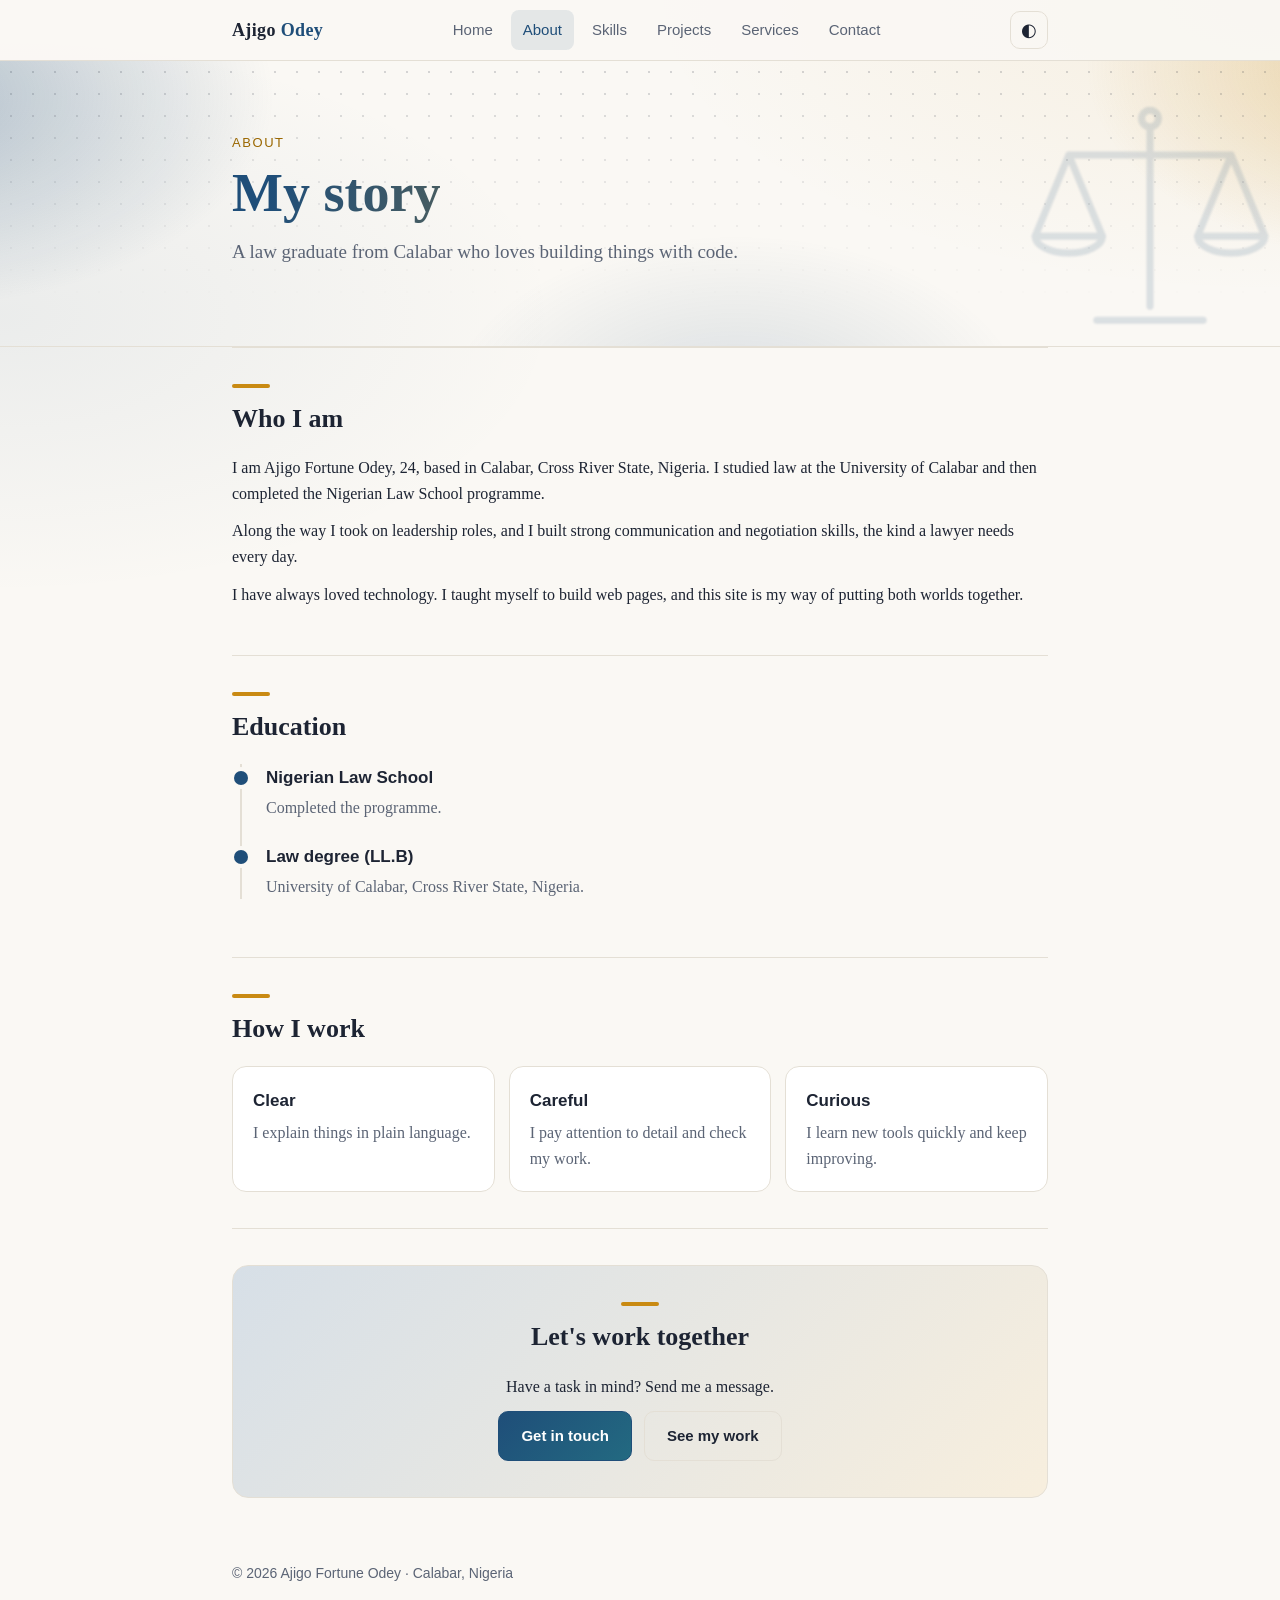
==== about.html @ 54591969 "Add files via upload" ====
<!doctype html>
<html lang="en">
<head>
<meta charset="utf-8">
<meta name="viewport" content="width=device-width, initial-scale=1">
<title>About | Ajigo Fortune Odey</title>
<meta name="description" content="About Ajigo Fortune Odey, a law graduate from Calabar who builds websites.">
<link rel="stylesheet" href="style.css">
<script>(function(){try{var t=localStorage.getItem("theme");if(!t){var h=new Date().getHours();t=(h>=6&&h<18)?"light":"dark";}document.documentElement.setAttribute("data-theme",t);}catch(e){}})();</script>
</head>
<body>
<div id="progress"></div>
<header class="site-header">
  <div class="wrap nav-bar">
    <a class="brand" href="index.html">Ajigo <span>Odey</span></a>
    <nav id="nav">
      <a href="index.html">Home</a>
      <a href="about.html">About</a>
      <a href="skills.html">Skills</a>
      <a href="projects.html">Projects</a>
      <a href="services.html">Services</a>
      <a href="contact.html">Contact</a>
    </nav>
    <div class="right">
      <button class="icon-btn" id="themeBtn" aria-label="Switch light or dark mode">&#9680;</button>
      <button class="icon-btn menu-btn" id="menuBtn" aria-label="Open menu" aria-expanded="false">&#9776;</button>
    </div>
  </div>
</header>

<div class="hero-wrap"><svg class="deco" viewBox="0 0 200 200" aria-hidden="true" fill="none" stroke="currentColor" stroke-width="5" stroke-linecap="round" stroke-linejoin="round"><circle cx="100" cy="24" r="6"/><path d="M100 30v128M62 168h76M42 50h116M42 50l-24 58h48zM158 50l-24 58h48z"/><path d="M18 108a24 12 0 0 0 48 0M134 108a24 12 0 0 0 48 0"/></svg><div class="wrap hero">
    <p class="eyebrow">About</p>
    <h1>My story</h1>
    <p class="lead">A law graduate from Calabar who loves building things with code.</p>
  </div></div>
<main class="wrap">
  <section class="reveal">
    <h2>Who I am</h2>
    <p>I am Ajigo Fortune Odey, 24, based in Calabar, Cross River State, Nigeria. I studied law at the University of Calabar and then completed the Nigerian Law School programme.</p>
    <p>Along the way I took on leadership roles, and I built strong communication and negotiation skills, the kind a lawyer needs every day.</p>
    <p>I have always loved technology. I taught myself to build web pages, and this site is my way of putting both worlds together.</p>
  </section>

  <section class="reveal">
    <h2>Education</h2>
    <div class="timeline">
      <div class="t-item">
        <h3>Nigerian Law School</h3>
        <p>Completed the programme.</p>
      </div>
      <div class="t-item">
        <h3>Law degree (LL.B)</h3>
        <p>University of Calabar, Cross River State, Nigeria.</p>
      </div>
    </div>
  </section>

  <section class="reveal">
    <h2>How I work</h2>
    <div class="grid three">
      <div class="card"><h3>Clear</h3><p>I explain things in plain language.</p></div>
      <div class="card"><h3>Careful</h3><p>I pay attention to detail and check my work.</p></div>
      <div class="card"><h3>Curious</h3><p>I learn new tools quickly and keep improving.</p></div>
    </div>
  </section>
  <section class="reveal">
    <div class="cta">
      <h2>Let's work together</h2>
      <p>Have a task in mind? Send me a message.</p>
      <div class="btns">
        <a class="btn" href="contact.html">Get in touch</a>
        <a class="btn alt" href="projects.html">See my work</a>
      </div>
    </div>
  </section>
</main>

<footer>
  <div class="wrap">&copy; 2026 Ajigo Fortune Odey &middot; Calabar, Nigeria</div>
</footer>
<button class="icon-btn" id="toTop" aria-label="Back to top">&uarr;</button>
<script src="script.js"></script>
</body>
</html>
---- style.css ----
:root {
  --bg: #faf8f4;
  --card: #ffffff;
  --text: #1d2433;
  --muted: #5b6475;
  --accent: #1f4e79;
  --accent-text: #ffffff;
  --line: #e4dfd5;
  --shadow: 0 8px 24px rgba(31, 78, 121, .10);
}
@media (prefers-color-scheme: dark) {
  :root:not([data-theme="light"]) {
    --bg: #12161f;
    --card: #1b212d;
    --text: #eef1f6;
    --muted: #a3acbd;
    --accent: #6fa8dc;
    --accent-text: #0e1420;
    --line: #2a3242;
    --shadow: 0 8px 24px rgba(0, 0, 0, .35);
  }
}
:root[data-theme="dark"] {
  --bg: #12161f;
  --card: #1b212d;
  --text: #eef1f6;
  --muted: #a3acbd;
  --accent: #6fa8dc;
  --accent-text: #0e1420;
  --line: #2a3242;
  --shadow: 0 8px 24px rgba(0, 0, 0, .35);
}

* { box-sizing: border-box; }
html { scroll-behavior: smooth; scroll-padding-top: 76px; }
body {
  margin: 0;
  background: var(--bg);
  color: var(--text);
  font-family: Georgia, "Times New Roman", serif;
  line-height: 1.6;
  transition: background .3s, color .3s;
}
.wrap { max-width: 860px; margin: 0 auto; padding-left: 22px; padding-right: 22px; }
.ui { font-family: -apple-system, "Segoe UI", Roboto, sans-serif; }

/* Header and menu */
.site-header {
  position: sticky; top: 0; z-index: 50;
  background: color-mix(in srgb, var(--bg) 88%, transparent);
  backdrop-filter: blur(10px);
  border-bottom: 1px solid var(--line);
}
.nav-bar { display: flex; align-items: center; justify-content: space-between; height: 60px; }
.brand {
  font-weight: 700; font-size: 18px; color: var(--text);
  text-decoration: none; letter-spacing: .02em;
}
.brand span { color: var(--accent); }
nav { display: flex; align-items: center; gap: 6px; }
nav a {
  font-family: -apple-system, "Segoe UI", Roboto, sans-serif;
  font-size: 15px; font-weight: 500; color: var(--muted);
  text-decoration: none; padding: 8px 12px; border-radius: 8px;
  transition: color .2s, background .2s;
}
nav a:hover, nav a.active { color: var(--accent); background: color-mix(in srgb, var(--accent) 10%, transparent); }
.icon-btn {
  background: transparent; border: 1px solid var(--line); color: var(--text);
  width: 38px; height: 38px; border-radius: 10px; font-size: 18px; cursor: pointer;
  display: inline-flex; align-items: center; justify-content: center;
  transition: transform .2s, border-color .2s;
}
.icon-btn:hover { border-color: var(--accent); transform: translateY(-1px); }
.menu-btn { display: none; }
.right { display: flex; align-items: center; gap: 8px; }

@media (max-width: 720px) {
  .menu-btn { display: inline-flex; }
  nav {
    position: absolute; top: 60px; left: 0; right: 0;
    flex-direction: column; align-items: stretch; gap: 2px;
    background: var(--bg); border-bottom: 1px solid var(--line);
    padding: 10px 20px 16px;
    max-height: 0; overflow: hidden; opacity: 0; pointer-events: none;
    transition: max-height .3s ease, opacity .25s ease;
  }
  nav.open { max-height: 320px; opacity: 1; pointer-events: auto; }
  nav a { padding: 12px; font-size: 16px; }
}

/* Hero */
.hero { padding-top: 64px; padding-bottom: 40px; }
.eyebrow {
  font-family: -apple-system, "Segoe UI", Roboto, sans-serif;
  font-size: 13px; letter-spacing: .12em; text-transform: uppercase;
  color: var(--accent); margin: 0 0 10px;
}
h1 { font-size: 42px; line-height: 1.1; margin: 0 0 14px; }
.lead { font-size: 19px; color: var(--muted); margin: 0 0 26px; max-width: 600px; }
.btns { display: flex; gap: 12px; flex-wrap: wrap; }
.btn {
  font-family: -apple-system, "Segoe UI", Roboto, sans-serif;
  display: inline-block; padding: 12px 22px; border-radius: 10px;
  text-decoration: none; font-weight: 600; font-size: 15px; cursor: pointer;
  background: var(--accent); color: var(--accent-text); border: 1px solid var(--accent);
  transition: transform .2s, box-shadow .2s;
}
.btn:hover { transform: translateY(-2px); box-shadow: var(--shadow); }
.btn.alt { background: transparent; color: var(--text); border-color: var(--line); }
.btn.alt:hover { border-color: var(--accent); }
.chips { display: flex; flex-wrap: wrap; gap: 8px; margin-top: 26px; }
.chip {
  font-family: -apple-system, "Segoe UI", Roboto, sans-serif;
  font-size: 13px; padding: 6px 12px; border-radius: 999px;
  border: 1px solid var(--line); color: var(--muted); background: var(--card);
}

/* Sections */
section { padding: 36px 0; border-top: 1px solid var(--line); }
h2 { font-size: 26px; margin: 0 0 16px; }
p { margin: 0 0 12px; }
.grid { display: grid; gap: 14px; }
@media (min-width: 640px) {
  h1 { font-size: 54px; }
  .grid.two { grid-template-columns: 1fr 1fr; }
  .grid.three { grid-template-columns: 1fr 1fr 1fr; }
}
.card {
  background: var(--card); border: 1px solid var(--line);
  border-radius: 14px; padding: 20px;
  transition: transform .25s, box-shadow .25s, border-color .25s;
}
.card:hover { transform: translateY(-4px); box-shadow: var(--shadow); border-color: var(--accent); }
.card h3 { font-family: -apple-system, "Segoe UI", Roboto, sans-serif; font-size: 17px; margin: 0 0 6px; }
.card p { color: var(--muted); font-size: 16px; margin: 0; }
.card a.more {
  font-family: -apple-system, "Segoe UI", Roboto, sans-serif;
  display: inline-block; margin-top: 10px; font-size: 14px; font-weight: 600;
  color: var(--accent); text-decoration: none;
}
.tag {
  font-family: -apple-system, "Segoe UI", Roboto, sans-serif;
  display: inline-block; font-size: 12px; text-transform: uppercase; letter-spacing: .08em;
  color: var(--accent); margin-bottom: 6px;
}
.tags { display: flex; flex-wrap: wrap; gap: 8px; padding: 0; margin: 0; list-style: none; }
.tags li {
  font-family: -apple-system, "Segoe UI", Roboto, sans-serif;
  font-size: 14px; padding: 7px 14px; border-radius: 999px;
  background: var(--card); border: 1px solid var(--line);
  transition: background .2s, color .2s, transform .2s;
}
.tags li:hover { background: var(--accent); color: var(--accent-text); transform: translateY(-2px); }

/* Filter tabs */
.filters { display: flex; flex-wrap: wrap; gap: 8px; margin-bottom: 18px; }
.filter {
  font-family: -apple-system, "Segoe UI", Roboto, sans-serif;
  font-size: 14px; padding: 8px 16px; border-radius: 999px; cursor: pointer;
  background: transparent; color: var(--text); border: 1px solid var(--line);
  transition: all .2s;
}
.filter:hover { border-color: var(--accent); }
.filter.active { background: var(--accent); color: var(--accent-text); border-color: var(--accent); }
.service.hide { display: none; }

/* FAQ */
details {
  background: var(--card); border: 1px solid var(--line);
  border-radius: 12px; padding: 14px 18px; margin-bottom: 10px;
}
summary {
  font-family: -apple-system, "Segoe UI", Roboto, sans-serif;
  font-weight: 600; cursor: pointer; list-style: none;
  display: flex; justify-content: space-between; align-items: center;
}
summary::-webkit-details-marker { display: none; }
summary::after { content: "+"; font-size: 20px; color: var(--accent); transition: transform .2s; }
details[open] summary::after { transform: rotate(45deg); }
details p { margin: 10px 0 0; color: var(--muted); }

/* Steps */
.steps { counter-reset: step; }
.steps .card { position: relative; padding-left: 64px; }
.steps .card::before {
  counter-increment: step; content: counter(step);
  position: absolute; left: 18px; top: 18px;
  width: 32px; height: 32px; border-radius: 50%;
  background: var(--accent); color: var(--accent-text);
  display: flex; align-items: center; justify-content: center;
  font-family: -apple-system, "Segoe UI", Roboto, sans-serif; font-weight: 700;
}

/* Contact form */
form { display: grid; gap: 12px; margin-bottom: 18px; }
label { font-family: -apple-system, "Segoe UI", Roboto, sans-serif; font-size: 14px; color: var(--muted); }
input, textarea {
  width: 100%; margin-top: 6px; padding: 12px 14px; border-radius: 10px;
  border: 1px solid var(--line); background: var(--card); color: var(--text);
  font-family: -apple-system, "Segoe UI", Roboto, sans-serif; font-size: 16px;
}
input:focus, textarea:focus { outline: 2px solid var(--accent); outline-offset: 1px; }
textarea { min-height: 110px; resize: vertical; }

footer {
  padding: 28px 0 56px; color: var(--muted);
  font-family: -apple-system, "Segoe UI", Roboto, sans-serif; font-size: 14px;
}

/* Page entrance and scroll progress */
body { animation: pageIn .5s ease both; }
@keyframes pageIn { from { opacity: 0; transform: translateY(6px); } to { opacity: 1; transform: none; } }
#progress {
  position: fixed; top: 0; left: 0; height: 3px; width: 0; z-index: 60;
  background: var(--accent); transition: width .1s linear;
}

/* Hero background: soft moving glow and dot grid */
.hero-wrap { position: relative; isolation: isolate; overflow: hidden; border-bottom: 1px solid var(--line); }
.hero-wrap::before {
  content: ""; position: absolute; inset: -25%; z-index: -2;
  background:
    radial-gradient(520px 300px at 15% 25%, color-mix(in srgb, var(--accent) 26%, transparent), transparent 70%),
    radial-gradient(480px 280px at 88% 15%, color-mix(in srgb, var(--accent) 16%, transparent), transparent 70%),
    radial-gradient(420px 260px at 60% 95%, color-mix(in srgb, var(--accent) 12%, transparent), transparent 70%);
  animation: drift 16s ease-in-out infinite alternate;
}
.hero-wrap::after {
  content: ""; position: absolute; inset: 0; z-index: -1;
  background-image: radial-gradient(color-mix(in srgb, var(--text) 18%, transparent) 1px, transparent 1px);
  background-size: 22px 22px;
  -webkit-mask-image: linear-gradient(to bottom, #000 0%, transparent 85%);
  mask-image: linear-gradient(to bottom, #000 0%, transparent 85%);
}
@keyframes drift { from { transform: translate(-2%, -1%) scale(1); } to { transform: translate(3%, 2%) scale(1.08); } }
.hero-wrap .hero { padding-top: 72px; padding-bottom: 52px; }
.typed-line { font-size: 22px; margin: 0 0 22px; min-height: 34px; }
.typed-line .word { color: var(--accent); font-weight: 700; }
.cursor { display: inline-block; margin-left: 2px; color: var(--accent); animation: blink 1s steps(1) infinite; }
@keyframes blink { 50% { opacity: 0; } }

/* Timeline */
.timeline { border-left: 2px solid var(--line); margin-left: 8px; padding-left: 24px; }
.t-item { position: relative; margin-bottom: 22px; }
.t-item::before {
  content: ""; position: absolute; left: -32px; top: 7px;
  width: 14px; height: 14px; border-radius: 50%;
  background: var(--accent); box-shadow: 0 0 0 4px var(--bg);
}
.t-item h3 { font-family: -apple-system, "Segoe UI", Roboto, sans-serif; font-size: 17px; margin: 0 0 4px; }
.t-item p { color: var(--muted); margin: 0; }

/* Project cards */
.thumb {
  height: 110px; border-radius: 10px; margin-bottom: 14px;
  display: flex; align-items: center; justify-content: center; font-size: 36px;
  background: linear-gradient(135deg, var(--accent), color-mix(in srgb, var(--accent) 45%, #7aa5cf));
  color: var(--accent-text);
}
.badge {
  font-family: -apple-system, "Segoe UI", Roboto, sans-serif;
  display: inline-block; font-size: 12px; padding: 3px 10px; border-radius: 999px;
  border: 1px solid var(--line); color: var(--muted); margin: 8px 6px 0 0;
}
.badge.live { border-color: var(--accent); color: var(--accent); }

/* CTA banner */
.cta {
  text-align: center; padding: 36px 20px; border-radius: 16px;
  background: linear-gradient(135deg, color-mix(in srgb, var(--accent) 16%, var(--card)), var(--card));
  border: 1px solid var(--line);
}
.cta .btns { justify-content: center; }
.note { font-family: -apple-system, "Segoe UI", Roboto, sans-serif; font-size: 14px; color: var(--muted); }

/* Reveal animation and back to top */
.reveal { opacity: 0; transform: translateY(18px); transition: opacity .6s ease, transform .6s ease; }
.reveal.show { opacity: 1; transform: none; }
#toTop {
  position: fixed; right: 18px; bottom: 18px; z-index: 40;
  opacity: 0; pointer-events: none; transition: opacity .25s;
  background: var(--accent); color: var(--accent-text); border-color: var(--accent);
}
#toTop.show { opacity: 1; pointer-events: auto; }

@media (prefers-reduced-motion: reduce) {
  * { transition: none !important; scroll-behavior: auto !important; }
  .reveal { opacity: 1; transform: none; }
}

/* ===== Colour upgrade: navy + gold, richer backgrounds ===== */
:root { --accent2: #c98a12; --accent2-text: #9a6700; }
:root[data-theme="dark"] { --accent2: #f2c14e; --accent2-text: #f2c14e; }
@media (prefers-color-scheme: dark) {
  :root:not([data-theme="light"]) { --accent2: #f2c14e; --accent2-text: #f2c14e; }
}
body {
  background:
    radial-gradient(900px 420px at 100% 0, color-mix(in srgb, var(--accent2) 9%, transparent), transparent 70%),
    radial-gradient(800px 400px at 0 35%, color-mix(in srgb, var(--accent) 7%, transparent), transparent 70%),
    var(--bg);
  background-attachment: fixed;
}
.hero-wrap::before {
  background:
    radial-gradient(520px 300px at 12% 25%, color-mix(in srgb, var(--accent) 32%, transparent), transparent 70%),
    radial-gradient(460px 280px at 90% 18%, color-mix(in srgb, var(--accent2) 30%, transparent), transparent 70%),
    radial-gradient(420px 260px at 55% 100%, color-mix(in srgb, var(--accent) 16%, transparent), transparent 70%);
}
.hero-wrap h1 {
  background: linear-gradient(100deg, var(--accent) 5%, var(--accent2) 95%);
  -webkit-background-clip: text; background-clip: text;
  color: transparent; -webkit-text-fill-color: transparent;
}
.deco {
  position: absolute; z-index: -1; right: -10px; top: 24px;
  width: 280px; height: 280px; color: var(--accent);
  opacity: .14; filter: blur(.8px); pointer-events: none;
  animation: floaty 9s ease-in-out infinite alternate;
}
@keyframes floaty { from { transform: translateY(0) rotate(-2deg); } to { transform: translateY(14px) rotate(2deg); } }
@media (max-width: 640px) { .deco { width: 190px; height: 190px; right: -30px; top: 40px; } }

.btn { background: linear-gradient(135deg, var(--accent), color-mix(in srgb, var(--accent) 65%, #2a9d8f)); }
.btn.alt { background: transparent; }
h2::before {
  content: ""; display: block; width: 38px; height: 4px; border-radius: 4px;
  background: var(--accent2); margin-bottom: 10px;
}
.cta h2::before { margin-left: auto; margin-right: auto; }
.tag { color: var(--accent2-text); }
.card:hover { border-color: var(--accent2); }
.chip { border-color: color-mix(in srgb, var(--accent2) 45%, var(--line)); }
.tags li:hover { background: var(--accent2); color: #1d2433; }
.eyebrow { color: var(--accent2-text); }
.cta { background: linear-gradient(135deg, color-mix(in srgb, var(--accent) 18%, var(--card)), color-mix(in srgb, var(--accent2) 14%, var(--card))); }

/* Skills ticker and stat cards */
.marquee {
  overflow: hidden; white-space: nowrap; padding: 13px 0;
  background: color-mix(in srgb, var(--accent) 9%, var(--bg));
  border-bottom: 1px solid var(--line);
}
.track { display: inline-block; animation: scrollx 32s linear infinite; }
.track span {
  font-family: -apple-system, "Segoe UI", Roboto, sans-serif;
  font-size: 14px; letter-spacing: .04em; color: var(--muted);
}
.track span::after { content: "\2726"; color: var(--accent2); margin: 0 22px; }
@keyframes scrollx { to { transform: translateX(-50%); } }
.stats { display: grid; grid-template-columns: repeat(3, 1fr); gap: 12px; }
.stat {
  text-align: center; padding: 18px 10px; border-radius: 14px;
  background: var(--card); border: 1px solid var(--line);
}
.stat b { display: block; font-family: -apple-system, "Segoe UI", Roboto, sans-serif; font-size: 30px; color: var(--accent2-text); }
.stat span { font-family: -apple-system, "Segoe UI", Roboto, sans-serif; font-size: 13px; color: var(--muted); }

/* Project illustrations */
.thumb { position: relative; overflow: hidden; }
.thumb::before {
  content: ""; position: absolute; top: -34px; right: -24px;
  width: 130px; height: 130px; border-radius: 50%;
  background: rgba(255, 255, 255, .28); filter: blur(30px);
}
.thumb svg { position: relative; z-index: 1; }
.t-web { background: linear-gradient(135deg, #1f4e79, #3b82c4); }
.t-cv { background: linear-gradient(135deg, #0f766e, #2bb3a3); }
.t-game { background: linear-gradient(135deg, #4c3a9e, #8a5cf0); }
.t-coffee { background: linear-gradient(135deg, #6b3f1d, #d08a3c); }

@media (prefers-reduced-motion: reduce) { .track, .deco, .hero-wrap::before { animation: none !important; } }
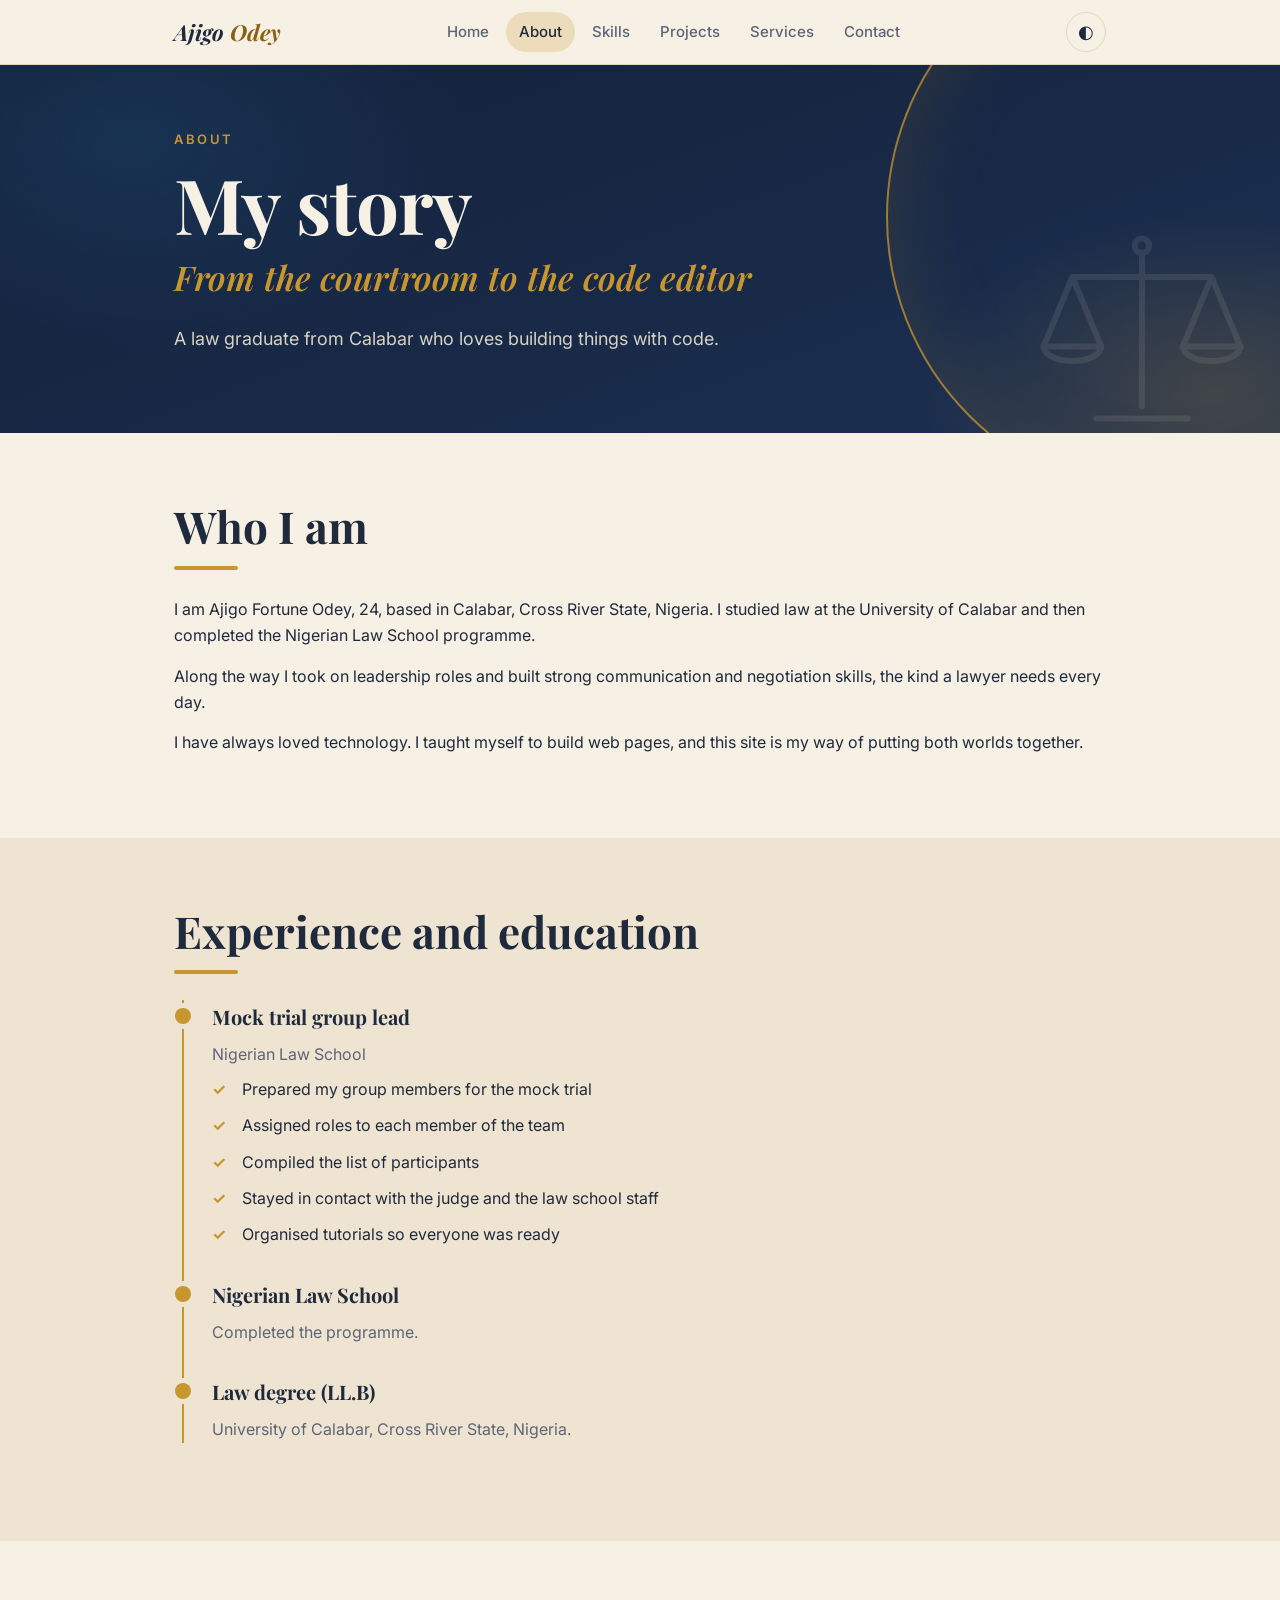
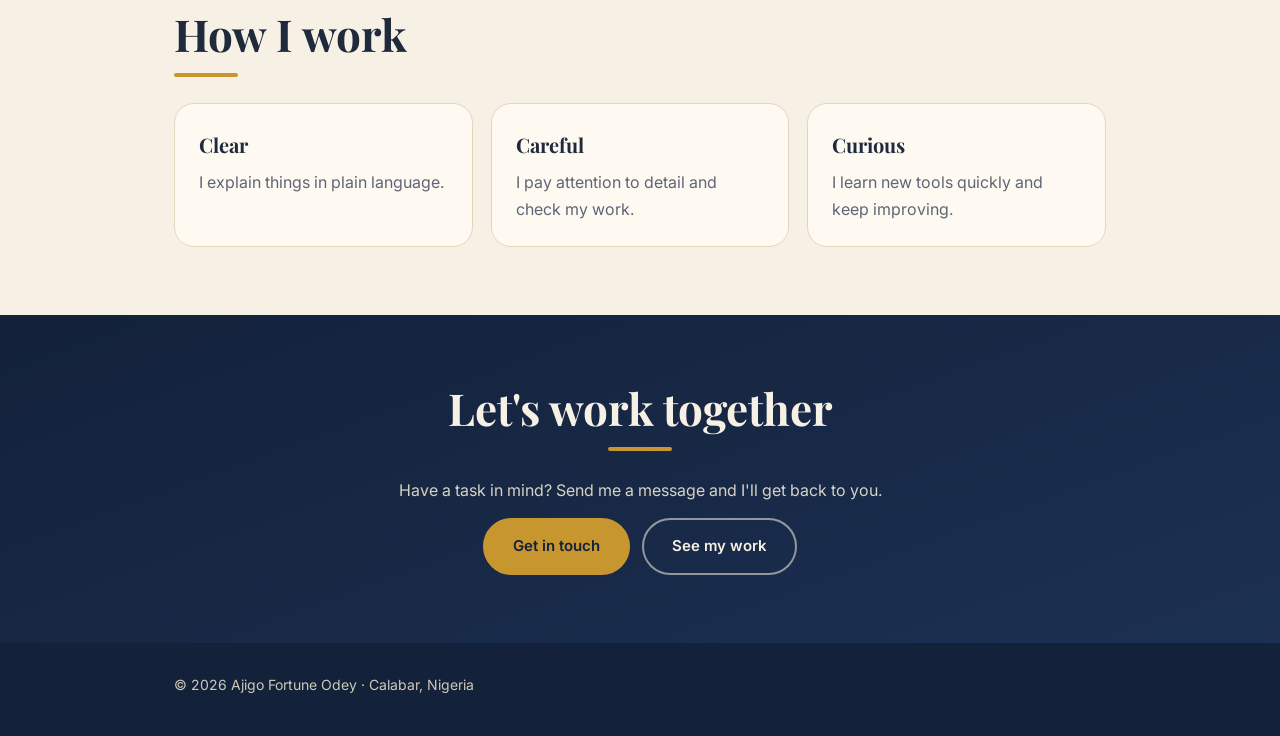
==== commit 2422a834: "Add files via upload" ====
--- a/about.html
+++ b/about.html
@@ -5,6 +5,9 @@
 <meta name="viewport" content="width=device-width, initial-scale=1">
 <title>About | Ajigo Fortune Odey</title>
 <meta name="description" content="About Ajigo Fortune Odey, a law graduate from Calabar who builds websites.">
+<link rel="preconnect" href="https://fonts.googleapis.com">
+<link rel="preconnect" href="https://fonts.gstatic.com" crossorigin>
+<link href="https://fonts.googleapis.com/css2?family=Inter:wght@400;500;600&family=Playfair+Display:ital,wght@0,600;0,700;1,600;1,700&display=swap" rel="stylesheet">
 <link rel="stylesheet" href="style.css">
 <script>(function(){try{var t=localStorage.getItem("theme");if(!t){var h=new Date().getHours();t=(h>=6&&h<18)?"light":"dark";}document.documentElement.setAttribute("data-theme",t);}catch(e){}})();</script>
 </head>
@@ -27,57 +30,69 @@
     </div>
   </div>
 </header>
-
-<div class="hero-wrap"><svg class="deco" viewBox="0 0 200 200" aria-hidden="true" fill="none" stroke="currentColor" stroke-width="5" stroke-linecap="round" stroke-linejoin="round"><circle cx="100" cy="24" r="6"/><path d="M100 30v128M62 168h76M42 50h116M42 50l-24 58h48zM158 50l-24 58h48z"/><path d="M18 108a24 12 0 0 0 48 0M134 108a24 12 0 0 0 48 0"/></svg><div class="wrap hero">
-    <p class="eyebrow">About</p>
-    <h1>My story</h1>
-    <p class="lead">A law graduate from Calabar who loves building things with code.</p>
-  </div></div>
-<main class="wrap">
-  <section class="reveal">
-    <h2>Who I am</h2>
-    <p>I am Ajigo Fortune Odey, 24, based in Calabar, Cross River State, Nigeria. I studied law at the University of Calabar and then completed the Nigerian Law School programme.</p>
-    <p>Along the way I took on leadership roles, and I built strong communication and negotiation skills, the kind a lawyer needs every day.</p>
-    <p>I have always loved technology. I taught myself to build web pages, and this site is my way of putting both worlds together.</p>
-  </section>
-
-  <section class="reveal">
-    <h2>Education</h2>
-    <div class="timeline">
-      <div class="t-item">
-        <h3>Nigerian Law School</h3>
-        <p>Completed the programme.</p>
-      </div>
-      <div class="t-item">
-        <h3>Law degree (LL.B)</h3>
-        <p>University of Calabar, Cross River State, Nigeria.</p>
-      </div>
-    </div>
-  </section>
-
-  <section class="reveal">
-    <h2>How I work</h2>
-    <div class="grid three">
-      <div class="card"><h3>Clear</h3><p>I explain things in plain language.</p></div>
-      <div class="card"><h3>Careful</h3><p>I pay attention to detail and check my work.</p></div>
-      <div class="card"><h3>Curious</h3><p>I learn new tools quickly and keep improving.</p></div>
-    </div>
-  </section>
-  <section class="reveal">
-    <div class="cta">
-      <h2>Let's work together</h2>
-      <p>Have a task in mind? Send me a message.</p>
-      <div class="btns">
-        <a class="btn" href="contact.html">Get in touch</a>
-        <a class="btn alt" href="projects.html">See my work</a>
-      </div>
-    </div>
-  </section>
-</main>
+<div class="hero-band"><svg class="deco" viewBox="0 0 200 200" aria-hidden="true" fill="none" stroke="currentColor" stroke-width="5" stroke-linecap="round" stroke-linejoin="round"><circle cx="100" cy="24" r="6"/><path d="M100 30v128M62 168h76M42 50h116M42 50l-24 58h48zM158 50l-24 58h48z"/><path d="M18 108a24 12 0 0 0 48 0M134 108a24 12 0 0 0 48 0"/></svg><div class="wrap hero small">
+  <p class="eyebrow">About</p>
+  <h1>My story</h1>
+  <p class="subtitle">From the courtroom to the code editor</p>
+  <p class="lead">A law graduate from Calabar who loves building things with code.</p>
+  
+</div></div>
+<section class="band  reveal"><div class="wrap">
+<h2>Who I am</h2>
+<p>I am Ajigo Fortune Odey, 24, based in Calabar, Cross River State, Nigeria. I studied law at the University of Calabar and then completed the Nigerian Law School programme.</p>
+<p>Along the way I took on leadership roles and built strong communication and negotiation skills, the kind a lawyer needs every day.</p>
+<p>I have always loved technology. I taught myself to build web pages, and this site is my way of putting both worlds together.</p>
+</div></section>
+<section class="band alt reveal"><div class="wrap">
+<h2>Experience and education</h2>
+<div class="timeline">
+  <div class="t-item">
+    <h3>Mock trial group lead</h3>
+    <p>Nigerian Law School</p>
+    <ul class="ticks">
+  <li>Prepared my group members for the mock trial</li>
+  <li>Assigned roles to each member of the team</li>
+  <li>Compiled the list of participants</li>
+  <li>Stayed in contact with the judge and the law school staff</li>
+  <li>Organised tutorials so everyone was ready</li>
+</ul>
+  </div>
+  <div class="t-item">
+    <h3>Nigerian Law School</h3>
+    <p>Completed the programme.</p>
+  </div>
+  <div class="t-item">
+    <h3>Law degree (LL.B)</h3>
+    <p>University of Calabar, Cross River State, Nigeria.</p>
+  </div>
+</div>
+</div></section>
+<section class="band  reveal"><div class="wrap">
+<h2>How I work</h2>
+<div class="grid three">
+  <div class="card"><h3>Clear</h3><p>I explain things in plain language.</p></div>
+  <div class="card"><h3>Careful</h3><p>I pay attention to detail and check my work.</p></div>
+  <div class="card"><h3>Curious</h3><p>I learn new tools quickly and keep improving.</p></div>
+</div>
+</div></section>
+<section class="band dark center reveal"><div class="wrap">
+<h2>Let's work together</h2>
+<p>Have a task in mind? Send me a message and I'll get back to you.</p>
+<div class="btns" style="justify-content:center">
+  <a class="btn" href="contact.html">Get in touch</a>
+  <a class="btn alt" href="projects.html">See my work</a>
+</div>
+</div></section>
 
 <footer>
   <div class="wrap">&copy; 2026 Ajigo Fortune Odey &middot; Calabar, Nigeria</div>
 </footer>
+<div class="dock">
+  <a href="index.html">Home</a>
+  <a href="projects.html">Projects</a>
+  <a href="services.html">Services</a>
+  <a href="contact.html">Contact</a>
+</div>
 <button class="icon-btn" id="toTop" aria-label="Back to top">&uarr;</button>
 <script src="script.js"></script>
 </body>
--- a/style.css
+++ b/style.css
@@ -1,373 +1,258 @@
 :root {
-  --bg: #faf8f4;
-  --card: #ffffff;
-  --text: #1d2433;
-  --muted: #5b6475;
-  --accent: #1f4e79;
-  --accent-text: #ffffff;
-  --line: #e4dfd5;
-  --shadow: 0 8px 24px rgba(31, 78, 121, .10);
-}
-@media (prefers-color-scheme: dark) {
-  :root:not([data-theme="light"]) {
-    --bg: #12161f;
-    --card: #1b212d;
-    --text: #eef1f6;
-    --muted: #a3acbd;
-    --accent: #6fa8dc;
-    --accent-text: #0e1420;
-    --line: #2a3242;
-    --shadow: 0 8px 24px rgba(0, 0, 0, .35);
-  }
+  --bg: #f7f0e4; --bg2: #efe4d1; --card: #fffaf1;
+  --text: #1f2a3d; --muted: #5d6577;
+  --accent: #1f4e79; --accent-text: #ffffff;
+  --gold: #c8962e; --gold-text: #8a6212; --clay: #b4532f;
+  --line: #e3d6bf; --navy: #13213a; --navy2: #1c3052; --cream: #f7f0e4;
+  --shadow: 0 12px 32px rgba(19, 33, 58, .14);
 }
 :root[data-theme="dark"] {
-  --bg: #12161f;
-  --card: #1b212d;
-  --text: #eef1f6;
-  --muted: #a3acbd;
-  --accent: #6fa8dc;
-  --accent-text: #0e1420;
-  --line: #2a3242;
-  --shadow: 0 8px 24px rgba(0, 0, 0, .35);
+  --bg: #0f1621; --bg2: #141d2b; --card: #192334;
+  --text: #eef1f6; --muted: #a6afc0;
+  --accent: #7fb2e5; --accent-text: #0e1420;
+  --gold: #e2b04a; --gold-text: #e8bd62; --clay: #e08a63;
+  --line: #2a3548; --navy: #0a111d; --navy2: #132038;
+  --shadow: 0 12px 32px rgba(0, 0, 0, .45);
 }
 
 * { box-sizing: border-box; }
-html { scroll-behavior: smooth; scroll-padding-top: 76px; }
+html { scroll-behavior: smooth; scroll-padding-top: 72px; }
 body {
-  margin: 0;
-  background: var(--bg);
-  color: var(--text);
-  font-family: Georgia, "Times New Roman", serif;
-  line-height: 1.6;
+  margin: 0; background: var(--bg); color: var(--text);
+  font-family: "Inter", -apple-system, "Segoe UI", Roboto, sans-serif;
+  line-height: 1.65; animation: pageIn .5s ease both;
   transition: background .3s, color .3s;
 }
-.wrap { max-width: 860px; margin: 0 auto; padding-left: 22px; padding-right: 22px; }
-.ui { font-family: -apple-system, "Segoe UI", Roboto, sans-serif; }
-
-/* Header and menu */
+@keyframes pageIn { from { opacity: 0; transform: translateY(6px); } to { opacity: 1; transform: none; } }
+h1, h2, h3, h4, .brand { font-family: "Playfair Display", Georgia, "Times New Roman", serif; }
+.wrap { max-width: 980px; margin: 0 auto; padding-left: 24px; padding-right: 24px; }
+p { margin: 0 0 14px; }
+a { color: inherit; }
+
+/* Progress bar */
+#progress { position: fixed; top: 0; left: 0; height: 3px; width: 0; z-index: 70; background: var(--gold); transition: width .1s linear; }
+
+/* Header */
 .site-header {
-  position: sticky; top: 0; z-index: 50;
-  background: color-mix(in srgb, var(--bg) 88%, transparent);
-  backdrop-filter: blur(10px);
-  border-bottom: 1px solid var(--line);
-}
-.nav-bar { display: flex; align-items: center; justify-content: space-between; height: 60px; }
-.brand {
-  font-weight: 700; font-size: 18px; color: var(--text);
-  text-decoration: none; letter-spacing: .02em;
-}
-.brand span { color: var(--accent); }
-nav { display: flex; align-items: center; gap: 6px; }
+  position: sticky; top: 0; z-index: 60;
+  background: color-mix(in srgb, var(--bg) 90%, transparent);
+  backdrop-filter: blur(12px); border-bottom: 1px solid var(--line);
+}
+.nav-bar { display: flex; align-items: center; justify-content: space-between; height: 64px; }
+.brand { font-weight: 700; font-size: 22px; font-style: italic; color: var(--text); text-decoration: none; }
+.brand span { color: var(--gold-text); }
+nav { display: flex; align-items: center; gap: 4px; }
 nav a {
-  font-family: -apple-system, "Segoe UI", Roboto, sans-serif;
-  font-size: 15px; font-weight: 500; color: var(--muted);
-  text-decoration: none; padding: 8px 12px; border-radius: 8px;
-  transition: color .2s, background .2s;
-}
-nav a:hover, nav a.active { color: var(--accent); background: color-mix(in srgb, var(--accent) 10%, transparent); }
+  font-size: 15px; font-weight: 500; color: var(--muted); text-decoration: none;
+  padding: 8px 13px; border-radius: 999px; transition: color .2s, background .2s;
+}
+nav a:hover, nav a.active { color: var(--text); background: color-mix(in srgb, var(--gold) 22%, transparent); }
+.right { display: flex; align-items: center; gap: 8px; }
 .icon-btn {
   background: transparent; border: 1px solid var(--line); color: var(--text);
-  width: 38px; height: 38px; border-radius: 10px; font-size: 18px; cursor: pointer;
+  width: 40px; height: 40px; border-radius: 50%; font-size: 18px; cursor: pointer;
   display: inline-flex; align-items: center; justify-content: center;
   transition: transform .2s, border-color .2s;
 }
-.icon-btn:hover { border-color: var(--accent); transform: translateY(-1px); }
+.icon-btn:hover { border-color: var(--gold); transform: translateY(-1px); }
 .menu-btn { display: none; }
-.right { display: flex; align-items: center; gap: 8px; }
-
-@media (max-width: 720px) {
+@media (max-width: 800px) {
   .menu-btn { display: inline-flex; }
   nav {
-    position: absolute; top: 60px; left: 0; right: 0;
-    flex-direction: column; align-items: stretch; gap: 2px;
-    background: var(--bg); border-bottom: 1px solid var(--line);
-    padding: 10px 20px 16px;
+    position: absolute; top: 64px; left: 0; right: 0; flex-direction: column; align-items: stretch;
+    background: var(--bg); border-bottom: 1px solid var(--line); padding: 10px 24px 18px;
     max-height: 0; overflow: hidden; opacity: 0; pointer-events: none;
     transition: max-height .3s ease, opacity .25s ease;
   }
-  nav.open { max-height: 320px; opacity: 1; pointer-events: auto; }
-  nav a { padding: 12px; font-size: 16px; }
-}
-
-/* Hero */
-.hero { padding-top: 64px; padding-bottom: 40px; }
-.eyebrow {
-  font-family: -apple-system, "Segoe UI", Roboto, sans-serif;
-  font-size: 13px; letter-spacing: .12em; text-transform: uppercase;
-  color: var(--accent); margin: 0 0 10px;
-}
-h1 { font-size: 42px; line-height: 1.1; margin: 0 0 14px; }
-.lead { font-size: 19px; color: var(--muted); margin: 0 0 26px; max-width: 600px; }
+  nav.open { max-height: 420px; opacity: 1; pointer-events: auto; }
+  nav a { padding: 13px 14px; font-size: 16px; }
+}
+
+/* Floating bottom bar on phones */
+.dock { display: none; }
+@media (max-width: 800px) {
+  body { padding-bottom: 96px; }
+  .dock {
+    display: flex; position: fixed; left: 50%; transform: translateX(-50%); bottom: 18px; z-index: 65;
+    width: min(92%, 420px); gap: 4px; padding: 7px; border-radius: 999px;
+    background: var(--navy); border: 1px solid var(--gold); box-shadow: 0 14px 34px rgba(0, 0, 0, .4);
+  }
+  .dock a {
+    flex: 1; text-align: center; padding: 11px 4px; border-radius: 999px;
+    color: #f7f0e4; text-decoration: none; font-size: 14px; font-weight: 600; transition: background .2s;
+  }
+  .dock a.active { background: var(--gold); color: #13213a; }
+}
+
+/* Bands */
+.band { padding: 68px 0; }
+.band.alt { background: var(--bg2); }
+.band.dark { background: linear-gradient(160deg, var(--navy), var(--navy2)); color: #f7f0e4; }
+.band.dark p { color: #d8d2c4; }
+.band.dark h2, .band.dark h3 { color: #f7f0e4; }
+.band.center { text-align: center; }
+
+/* Hero (always dark navy) */
+.hero-band {
+  position: relative; isolation: isolate; overflow: hidden; color: #f7f0e4;
+  background: linear-gradient(160deg, var(--navy), var(--navy2));
+}
+.hero-band::before {
+  content: ""; position: absolute; z-index: -1; right: -170px; top: -130px;
+  width: 560px; height: 560px; border-radius: 50%;
+  border: 2px solid color-mix(in srgb, var(--gold) 75%, transparent);
+  box-shadow: inset 0 0 90px color-mix(in srgb, var(--gold) 16%, transparent);
+  animation: floaty 10s ease-in-out infinite alternate;
+}
+.hero-band::after {
+  content: ""; position: absolute; inset: 0; z-index: -2;
+  background:
+    radial-gradient(480px 300px at 10% 20%, color-mix(in srgb, var(--accent) 35%, transparent), transparent 70%),
+    radial-gradient(420px 260px at 95% 90%, color-mix(in srgb, var(--gold) 22%, transparent), transparent 70%);
+}
+@keyframes floaty { from { transform: translateY(0) rotate(0); } to { transform: translateY(18px) rotate(6deg); } }
+.deco {
+  position: absolute; z-index: -1; right: 18px; bottom: -24px; width: 240px; height: 240px;
+  color: #f7f0e4; opacity: .09; filter: blur(.6px); pointer-events: none;
+}
+.hero { padding-top: 84px; padding-bottom: 72px; }
+.hero.small { padding-top: 64px; padding-bottom: 52px; }
+.eyebrow { font-size: 13px; letter-spacing: .2em; text-transform: uppercase; font-weight: 600; color: var(--gold); margin: 0 0 14px; }
+.hero h1 { font-size: clamp(42px, 10vw, 76px); line-height: 1.04; margin: 0 0 6px; color: #f7f0e4; letter-spacing: -.01em; }
+.hero .subtitle { font-family: "Playfair Display", Georgia, serif; font-style: italic; font-weight: 600; font-size: clamp(22px, 5vw, 34px); color: var(--gold); margin: 0 0 18px; }
+.hero .lead { font-size: 18px; color: #d8d2c4; max-width: 580px; margin: 0 0 28px; }
+.typed-line { font-size: 20px; margin: 0 0 14px; min-height: 32px; color: #f7f0e4; }
+.typed-line .word { color: var(--gold); font-weight: 700; }
+.cursor { color: var(--gold); margin-left: 2px; animation: blink 1s steps(1) infinite; }
+@keyframes blink { 50% { opacity: 0; } }
+.chips { display: flex; flex-wrap: wrap; gap: 8px; margin-top: 30px; }
+.chip { font-size: 13px; padding: 7px 14px; border-radius: 999px; border: 1px solid color-mix(in srgb, var(--gold) 60%, transparent); color: #eadfc8; }
+
+/* Buttons */
 .btns { display: flex; gap: 12px; flex-wrap: wrap; }
 .btn {
-  font-family: -apple-system, "Segoe UI", Roboto, sans-serif;
-  display: inline-block; padding: 12px 22px; border-radius: 10px;
-  text-decoration: none; font-weight: 600; font-size: 15px; cursor: pointer;
-  background: var(--accent); color: var(--accent-text); border: 1px solid var(--accent);
-  transition: transform .2s, box-shadow .2s;
+  display: inline-block; padding: 14px 28px; border-radius: 999px; font-weight: 600; font-size: 15px;
+  text-decoration: none; cursor: pointer; border: 2px solid var(--gold);
+  background: var(--gold); color: #13213a; font-family: inherit;
+  transition: transform .2s, box-shadow .2s, background .2s;
 }
 .btn:hover { transform: translateY(-2px); box-shadow: var(--shadow); }
 .btn.alt { background: transparent; color: var(--text); border-color: var(--line); }
-.btn.alt:hover { border-color: var(--accent); }
-.chips { display: flex; flex-wrap: wrap; gap: 8px; margin-top: 26px; }
-.chip {
-  font-family: -apple-system, "Segoe UI", Roboto, sans-serif;
-  font-size: 13px; padding: 6px 12px; border-radius: 999px;
-  border: 1px solid var(--line); color: var(--muted); background: var(--card);
-}
-
-/* Sections */
-section { padding: 36px 0; border-top: 1px solid var(--line); }
-h2 { font-size: 26px; margin: 0 0 16px; }
-p { margin: 0 0 12px; }
-.grid { display: grid; gap: 14px; }
-@media (min-width: 640px) {
-  h1 { font-size: 54px; }
+.btn.alt:hover { border-color: var(--gold); }
+.band.dark .btn.alt, .hero-band .btn.alt { color: #f7f0e4; border-color: rgba(247, 240, 228, .55); }
+.band.dark .btn.alt:hover, .hero-band .btn.alt:hover { border-color: var(--gold); }
+
+/* Headings */
+h2 { font-size: clamp(30px, 6vw, 44px); line-height: 1.15; margin: 0 0 26px; }
+h2::after { content: ""; display: block; width: 64px; height: 4px; border-radius: 3px; background: var(--gold); margin-top: 14px; }
+.center h2::after { margin-left: auto; margin-right: auto; }
+h3 { font-size: 20px; margin: 0 0 8px; }
+.sub { color: var(--muted); max-width: 640px; }
+
+/* Grids and cards */
+.grid { display: grid; gap: 18px; }
+@media (min-width: 680px) {
   .grid.two { grid-template-columns: 1fr 1fr; }
   .grid.three { grid-template-columns: 1fr 1fr 1fr; }
 }
 .card {
-  background: var(--card); border: 1px solid var(--line);
-  border-radius: 14px; padding: 20px;
+  background: var(--card); border: 1px solid var(--line); border-radius: 20px; padding: 24px;
   transition: transform .25s, box-shadow .25s, border-color .25s;
 }
-.card:hover { transform: translateY(-4px); box-shadow: var(--shadow); border-color: var(--accent); }
-.card h3 { font-family: -apple-system, "Segoe UI", Roboto, sans-serif; font-size: 17px; margin: 0 0 6px; }
-.card p { color: var(--muted); font-size: 16px; margin: 0; }
-.card a.more {
-  font-family: -apple-system, "Segoe UI", Roboto, sans-serif;
-  display: inline-block; margin-top: 10px; font-size: 14px; font-weight: 600;
-  color: var(--accent); text-decoration: none;
-}
-.tag {
-  font-family: -apple-system, "Segoe UI", Roboto, sans-serif;
-  display: inline-block; font-size: 12px; text-transform: uppercase; letter-spacing: .08em;
-  color: var(--accent); margin-bottom: 6px;
-}
-.tags { display: flex; flex-wrap: wrap; gap: 8px; padding: 0; margin: 0; list-style: none; }
+.card:hover { transform: translateY(-5px); box-shadow: var(--shadow); border-color: var(--gold); }
+.card p { color: var(--muted); margin: 0; }
+.card a.more { display: inline-block; margin-top: 12px; font-size: 14px; font-weight: 600; color: var(--gold-text); text-decoration: none; }
+.tag { display: inline-block; font-size: 12px; text-transform: uppercase; letter-spacing: .12em; font-weight: 600; color: var(--gold-text); margin-bottom: 8px; }
+.tags { display: flex; flex-wrap: wrap; gap: 10px; padding: 0; margin: 0; list-style: none; }
 .tags li {
-  font-family: -apple-system, "Segoe UI", Roboto, sans-serif;
-  font-size: 14px; padding: 7px 14px; border-radius: 999px;
-  background: var(--card); border: 1px solid var(--line);
+  font-size: 15px; padding: 9px 18px; border-radius: 999px; background: var(--card); border: 1px solid var(--line);
   transition: background .2s, color .2s, transform .2s;
 }
-.tags li:hover { background: var(--accent); color: var(--accent-text); transform: translateY(-2px); }
-
-/* Filter tabs */
-.filters { display: flex; flex-wrap: wrap; gap: 8px; margin-bottom: 18px; }
-.filter {
-  font-family: -apple-system, "Segoe UI", Roboto, sans-serif;
-  font-size: 14px; padding: 8px 16px; border-radius: 999px; cursor: pointer;
-  background: transparent; color: var(--text); border: 1px solid var(--line);
-  transition: all .2s;
-}
-.filter:hover { border-color: var(--accent); }
-.filter.active { background: var(--accent); color: var(--accent-text); border-color: var(--accent); }
-.service.hide { display: none; }
-
-/* FAQ */
-details {
-  background: var(--card); border: 1px solid var(--line);
-  border-radius: 12px; padding: 14px 18px; margin-bottom: 10px;
-}
-summary {
-  font-family: -apple-system, "Segoe UI", Roboto, sans-serif;
-  font-weight: 600; cursor: pointer; list-style: none;
-  display: flex; justify-content: space-between; align-items: center;
-}
-summary::-webkit-details-marker { display: none; }
-summary::after { content: "+"; font-size: 20px; color: var(--accent); transition: transform .2s; }
-details[open] summary::after { transform: rotate(45deg); }
-details p { margin: 10px 0 0; color: var(--muted); }
-
-/* Steps */
-.steps { counter-reset: step; }
-.steps .card { position: relative; padding-left: 64px; }
-.steps .card::before {
-  counter-increment: step; content: counter(step);
-  position: absolute; left: 18px; top: 18px;
-  width: 32px; height: 32px; border-radius: 50%;
-  background: var(--accent); color: var(--accent-text);
-  display: flex; align-items: center; justify-content: center;
-  font-family: -apple-system, "Segoe UI", Roboto, sans-serif; font-weight: 700;
-}
-
-/* Contact form */
-form { display: grid; gap: 12px; margin-bottom: 18px; }
-label { font-family: -apple-system, "Segoe UI", Roboto, sans-serif; font-size: 14px; color: var(--muted); }
-input, textarea {
-  width: 100%; margin-top: 6px; padding: 12px 14px; border-radius: 10px;
-  border: 1px solid var(--line); background: var(--card); color: var(--text);
-  font-family: -apple-system, "Segoe UI", Roboto, sans-serif; font-size: 16px;
-}
-input:focus, textarea:focus { outline: 2px solid var(--accent); outline-offset: 1px; }
-textarea { min-height: 110px; resize: vertical; }
-
-footer {
-  padding: 28px 0 56px; color: var(--muted);
-  font-family: -apple-system, "Segoe UI", Roboto, sans-serif; font-size: 14px;
-}
-
-/* Page entrance and scroll progress */
-body { animation: pageIn .5s ease both; }
-@keyframes pageIn { from { opacity: 0; transform: translateY(6px); } to { opacity: 1; transform: none; } }
-#progress {
-  position: fixed; top: 0; left: 0; height: 3px; width: 0; z-index: 60;
-  background: var(--accent); transition: width .1s linear;
-}
-
-/* Hero background: soft moving glow and dot grid */
-.hero-wrap { position: relative; isolation: isolate; overflow: hidden; border-bottom: 1px solid var(--line); }
-.hero-wrap::before {
-  content: ""; position: absolute; inset: -25%; z-index: -2;
-  background:
-    radial-gradient(520px 300px at 15% 25%, color-mix(in srgb, var(--accent) 26%, transparent), transparent 70%),
-    radial-gradient(480px 280px at 88% 15%, color-mix(in srgb, var(--accent) 16%, transparent), transparent 70%),
-    radial-gradient(420px 260px at 60% 95%, color-mix(in srgb, var(--accent) 12%, transparent), transparent 70%);
-  animation: drift 16s ease-in-out infinite alternate;
-}
-.hero-wrap::after {
-  content: ""; position: absolute; inset: 0; z-index: -1;
-  background-image: radial-gradient(color-mix(in srgb, var(--text) 18%, transparent) 1px, transparent 1px);
-  background-size: 22px 22px;
-  -webkit-mask-image: linear-gradient(to bottom, #000 0%, transparent 85%);
-  mask-image: linear-gradient(to bottom, #000 0%, transparent 85%);
-}
-@keyframes drift { from { transform: translate(-2%, -1%) scale(1); } to { transform: translate(3%, 2%) scale(1.08); } }
-.hero-wrap .hero { padding-top: 72px; padding-bottom: 52px; }
-.typed-line { font-size: 22px; margin: 0 0 22px; min-height: 34px; }
-.typed-line .word { color: var(--accent); font-weight: 700; }
-.cursor { display: inline-block; margin-left: 2px; color: var(--accent); animation: blink 1s steps(1) infinite; }
-@keyframes blink { 50% { opacity: 0; } }
-
-/* Timeline */
-.timeline { border-left: 2px solid var(--line); margin-left: 8px; padding-left: 24px; }
-.t-item { position: relative; margin-bottom: 22px; }
-.t-item::before {
-  content: ""; position: absolute; left: -32px; top: 7px;
-  width: 14px; height: 14px; border-radius: 50%;
-  background: var(--accent); box-shadow: 0 0 0 4px var(--bg);
-}
-.t-item h3 { font-family: -apple-system, "Segoe UI", Roboto, sans-serif; font-size: 17px; margin: 0 0 4px; }
-.t-item p { color: var(--muted); margin: 0; }
-
-/* Project cards */
-.thumb {
-  height: 110px; border-radius: 10px; margin-bottom: 14px;
-  display: flex; align-items: center; justify-content: center; font-size: 36px;
-  background: linear-gradient(135deg, var(--accent), color-mix(in srgb, var(--accent) 45%, #7aa5cf));
-  color: var(--accent-text);
-}
-.badge {
-  font-family: -apple-system, "Segoe UI", Roboto, sans-serif;
-  display: inline-block; font-size: 12px; padding: 3px 10px; border-radius: 999px;
-  border: 1px solid var(--line); color: var(--muted); margin: 8px 6px 0 0;
-}
-.badge.live { border-color: var(--accent); color: var(--accent); }
-
-/* CTA banner */
-.cta {
-  text-align: center; padding: 36px 20px; border-radius: 16px;
-  background: linear-gradient(135deg, color-mix(in srgb, var(--accent) 16%, var(--card)), var(--card));
-  border: 1px solid var(--line);
-}
-.cta .btns { justify-content: center; }
-.note { font-family: -apple-system, "Segoe UI", Roboto, sans-serif; font-size: 14px; color: var(--muted); }
-
-/* Reveal animation and back to top */
-.reveal { opacity: 0; transform: translateY(18px); transition: opacity .6s ease, transform .6s ease; }
-.reveal.show { opacity: 1; transform: none; }
-#toTop {
-  position: fixed; right: 18px; bottom: 18px; z-index: 40;
-  opacity: 0; pointer-events: none; transition: opacity .25s;
-  background: var(--accent); color: var(--accent-text); border-color: var(--accent);
-}
-#toTop.show { opacity: 1; pointer-events: auto; }
-
-@media (prefers-reduced-motion: reduce) {
-  * { transition: none !important; scroll-behavior: auto !important; }
-  .reveal { opacity: 1; transform: none; }
-}
-
-/* ===== Colour upgrade: navy + gold, richer backgrounds ===== */
-:root { --accent2: #c98a12; --accent2-text: #9a6700; }
-:root[data-theme="dark"] { --accent2: #f2c14e; --accent2-text: #f2c14e; }
-@media (prefers-color-scheme: dark) {
-  :root:not([data-theme="light"]) { --accent2: #f2c14e; --accent2-text: #f2c14e; }
-}
-body {
-  background:
-    radial-gradient(900px 420px at 100% 0, color-mix(in srgb, var(--accent2) 9%, transparent), transparent 70%),
-    radial-gradient(800px 400px at 0 35%, color-mix(in srgb, var(--accent) 7%, transparent), transparent 70%),
-    var(--bg);
-  background-attachment: fixed;
-}
-.hero-wrap::before {
-  background:
-    radial-gradient(520px 300px at 12% 25%, color-mix(in srgb, var(--accent) 32%, transparent), transparent 70%),
-    radial-gradient(460px 280px at 90% 18%, color-mix(in srgb, var(--accent2) 30%, transparent), transparent 70%),
-    radial-gradient(420px 260px at 55% 100%, color-mix(in srgb, var(--accent) 16%, transparent), transparent 70%);
-}
-.hero-wrap h1 {
-  background: linear-gradient(100deg, var(--accent) 5%, var(--accent2) 95%);
-  -webkit-background-clip: text; background-clip: text;
-  color: transparent; -webkit-text-fill-color: transparent;
-}
-.deco {
-  position: absolute; z-index: -1; right: -10px; top: 24px;
-  width: 280px; height: 280px; color: var(--accent);
-  opacity: .14; filter: blur(.8px); pointer-events: none;
-  animation: floaty 9s ease-in-out infinite alternate;
-}
-@keyframes floaty { from { transform: translateY(0) rotate(-2deg); } to { transform: translateY(14px) rotate(2deg); } }
-@media (max-width: 640px) { .deco { width: 190px; height: 190px; right: -30px; top: 40px; } }
-
-.btn { background: linear-gradient(135deg, var(--accent), color-mix(in srgb, var(--accent) 65%, #2a9d8f)); }
-.btn.alt { background: transparent; }
-h2::before {
-  content: ""; display: block; width: 38px; height: 4px; border-radius: 4px;
-  background: var(--accent2); margin-bottom: 10px;
-}
-.cta h2::before { margin-left: auto; margin-right: auto; }
-.tag { color: var(--accent2-text); }
-.card:hover { border-color: var(--accent2); }
-.chip { border-color: color-mix(in srgb, var(--accent2) 45%, var(--line)); }
-.tags li:hover { background: var(--accent2); color: #1d2433; }
-.eyebrow { color: var(--accent2-text); }
-.cta { background: linear-gradient(135deg, color-mix(in srgb, var(--accent) 18%, var(--card)), color-mix(in srgb, var(--accent2) 14%, var(--card))); }
-
-/* Skills ticker and stat cards */
-.marquee {
-  overflow: hidden; white-space: nowrap; padding: 13px 0;
-  background: color-mix(in srgb, var(--accent) 9%, var(--bg));
-  border-bottom: 1px solid var(--line);
-}
-.track { display: inline-block; animation: scrollx 32s linear infinite; }
-.track span {
-  font-family: -apple-system, "Segoe UI", Roboto, sans-serif;
-  font-size: 14px; letter-spacing: .04em; color: var(--muted);
-}
-.track span::after { content: "\2726"; color: var(--accent2); margin: 0 22px; }
+.tags li:hover { background: var(--gold); color: #13213a; transform: translateY(-2px); }
+
+/* Marquee ticker */
+.marquee { overflow: hidden; white-space: nowrap; padding: 14px 0; background: var(--gold); color: #13213a; }
+.track { display: inline-block; animation: scrollx 34s linear infinite; }
+.track span { font-size: 14px; font-weight: 600; letter-spacing: .14em; text-transform: uppercase; }
+.track span::after { content: "\2726"; margin: 0 26px; }
 @keyframes scrollx { to { transform: translateX(-50%); } }
-.stats { display: grid; grid-template-columns: repeat(3, 1fr); gap: 12px; }
-.stat {
-  text-align: center; padding: 18px 10px; border-radius: 14px;
-  background: var(--card); border: 1px solid var(--line);
-}
-.stat b { display: block; font-family: -apple-system, "Segoe UI", Roboto, sans-serif; font-size: 30px; color: var(--accent2-text); }
-.stat span { font-family: -apple-system, "Segoe UI", Roboto, sans-serif; font-size: 13px; color: var(--muted); }
-
-/* Project illustrations */
-.thumb { position: relative; overflow: hidden; }
-.thumb::before {
-  content: ""; position: absolute; top: -34px; right: -24px;
-  width: 130px; height: 130px; border-radius: 50%;
-  background: rgba(255, 255, 255, .28); filter: blur(30px);
-}
+
+/* Stats */
+.stats { display: grid; grid-template-columns: repeat(3, 1fr); gap: 14px; }
+.stat { text-align: center; padding: 22px 10px; border-radius: 20px; background: var(--card); border: 1px solid var(--line); }
+.stat b { display: block; font-family: "Playfair Display", Georgia, serif; font-size: clamp(28px, 7vw, 44px); color: var(--gold-text); line-height: 1.1; }
+.stat span { font-size: 13px; color: var(--muted); }
+
+/* Feature with photo */
+.feature { display: grid; gap: 34px; align-items: center; }
+@media (min-width: 780px) { .feature { grid-template-columns: .9fr 1.1fr; } }
+.frame { margin: 0; border: 5px solid var(--gold); border-radius: 24px; overflow: hidden; background: var(--card); box-shadow: var(--shadow); }
+.frame img { display: block; width: 100%; height: auto; }
+.frame figcaption { font-size: 13px; color: var(--muted); padding: 10px 14px; }
+ul.ticks { list-style: none; padding: 0; margin: 0 0 18px; }
+ul.ticks li { position: relative; padding-left: 30px; margin-bottom: 10px; }
+ul.ticks li::before { content: "\2713"; position: absolute; left: 0; top: 0; color: var(--gold); font-weight: 700; }
+.case h4 { font-size: 17px; margin: 14px 0 4px; color: var(--clay); }
+.case p { color: var(--muted); }
+
+/* Project illustration banner */
+.thumb { position: relative; overflow: hidden; height: 120px; border-radius: 14px; margin-bottom: 16px; display: flex; align-items: center; justify-content: center; }
+.thumb::before { content: ""; position: absolute; top: -34px; right: -24px; width: 140px; height: 140px; border-radius: 50%; background: rgba(255, 255, 255, .28); filter: blur(30px); }
 .thumb svg { position: relative; z-index: 1; }
 .t-web { background: linear-gradient(135deg, #1f4e79, #3b82c4); }
 .t-cv { background: linear-gradient(135deg, #0f766e, #2bb3a3); }
 .t-game { background: linear-gradient(135deg, #4c3a9e, #8a5cf0); }
 .t-coffee { background: linear-gradient(135deg, #6b3f1d, #d08a3c); }
-
-@media (prefers-reduced-motion: reduce) { .track, .deco, .hero-wrap::before { animation: none !important; } }
+.badge { display: inline-block; font-size: 12px; padding: 4px 12px; border-radius: 999px; border: 1px solid var(--line); color: var(--muted); margin: 10px 6px 0 0; }
+.badge.live { border-color: var(--gold); color: var(--gold-text); }
+.note { font-size: 14px; color: var(--muted); }
+
+/* Timeline */
+.timeline { border-left: 2px solid var(--gold); margin-left: 8px; padding-left: 28px; }
+.t-item { position: relative; margin-bottom: 30px; }
+.t-item::before { content: ""; position: absolute; left: -37px; top: 8px; width: 16px; height: 16px; border-radius: 50%; background: var(--gold); box-shadow: 0 0 0 5px var(--bg); }
+.band.alt .t-item::before { box-shadow: 0 0 0 5px var(--bg2); }
+.t-item p { color: var(--muted); margin: 0 0 8px; }
+
+/* Filters, FAQ, steps */
+.filters { display: flex; flex-wrap: wrap; gap: 10px; margin-bottom: 22px; }
+.filter { font-size: 14px; padding: 9px 20px; border-radius: 999px; cursor: pointer; background: transparent; color: var(--text); border: 1px solid var(--line); font-family: inherit; transition: all .2s; }
+.filter:hover { border-color: var(--gold); }
+.filter.active { background: var(--gold); color: #13213a; border-color: var(--gold); font-weight: 600; }
+.service.hide { display: none; }
+details { background: var(--card); border: 1px solid var(--line); border-radius: 16px; padding: 16px 20px; margin-bottom: 12px; }
+summary { font-weight: 600; cursor: pointer; list-style: none; display: flex; justify-content: space-between; align-items: center; }
+summary::-webkit-details-marker { display: none; }
+summary::after { content: "+"; font-size: 22px; color: var(--gold-text); transition: transform .2s; }
+details[open] summary::after { transform: rotate(45deg); }
+details p { margin: 10px 0 0; color: var(--muted); }
+.steps { counter-reset: step; }
+.steps .card { position: relative; padding-left: 78px; }
+.steps .card::before {
+  counter-increment: step; content: counter(step); position: absolute; left: 22px; top: 22px;
+  width: 38px; height: 38px; border-radius: 50%; background: var(--gold); color: #13213a;
+  display: flex; align-items: center; justify-content: center; font-weight: 700;
+}
+
+/* Form */
+form { display: grid; gap: 14px; margin-bottom: 20px; max-width: 560px; }
+label { font-size: 14px; color: var(--muted); }
+input, textarea { width: 100%; margin-top: 6px; padding: 14px 16px; border-radius: 14px; border: 1px solid var(--line); background: var(--card); color: var(--text); font-family: inherit; font-size: 16px; }
+input:focus, textarea:focus { outline: 2px solid var(--gold); outline-offset: 1px; }
+textarea { min-height: 120px; resize: vertical; }
+
+footer { padding: 30px 0 40px; background: var(--navy); color: #cfc8b8; font-size: 14px; }
+@media (max-width: 800px) { footer { padding-bottom: 110px; } }
+
+/* Reveal, back to top */
+.reveal { opacity: 0; transform: translateY(20px); transition: opacity .6s ease, transform .6s ease; }
+.reveal.show { opacity: 1; transform: none; }
+#toTop { position: fixed; right: 18px; bottom: 18px; z-index: 64; opacity: 0; pointer-events: none; transition: opacity .25s; background: var(--gold); color: #13213a; border-color: var(--gold); }
+#toTop.show { opacity: 1; pointer-events: auto; }
+@media (max-width: 800px) { #toTop { bottom: 92px; } }
+
+@media (prefers-reduced-motion: reduce) {
+  * { transition: none !important; scroll-behavior: auto !important; }
+  .reveal { opacity: 1; transform: none; }
+  .track, .hero-band::before, body { animation: none !important; }
+}
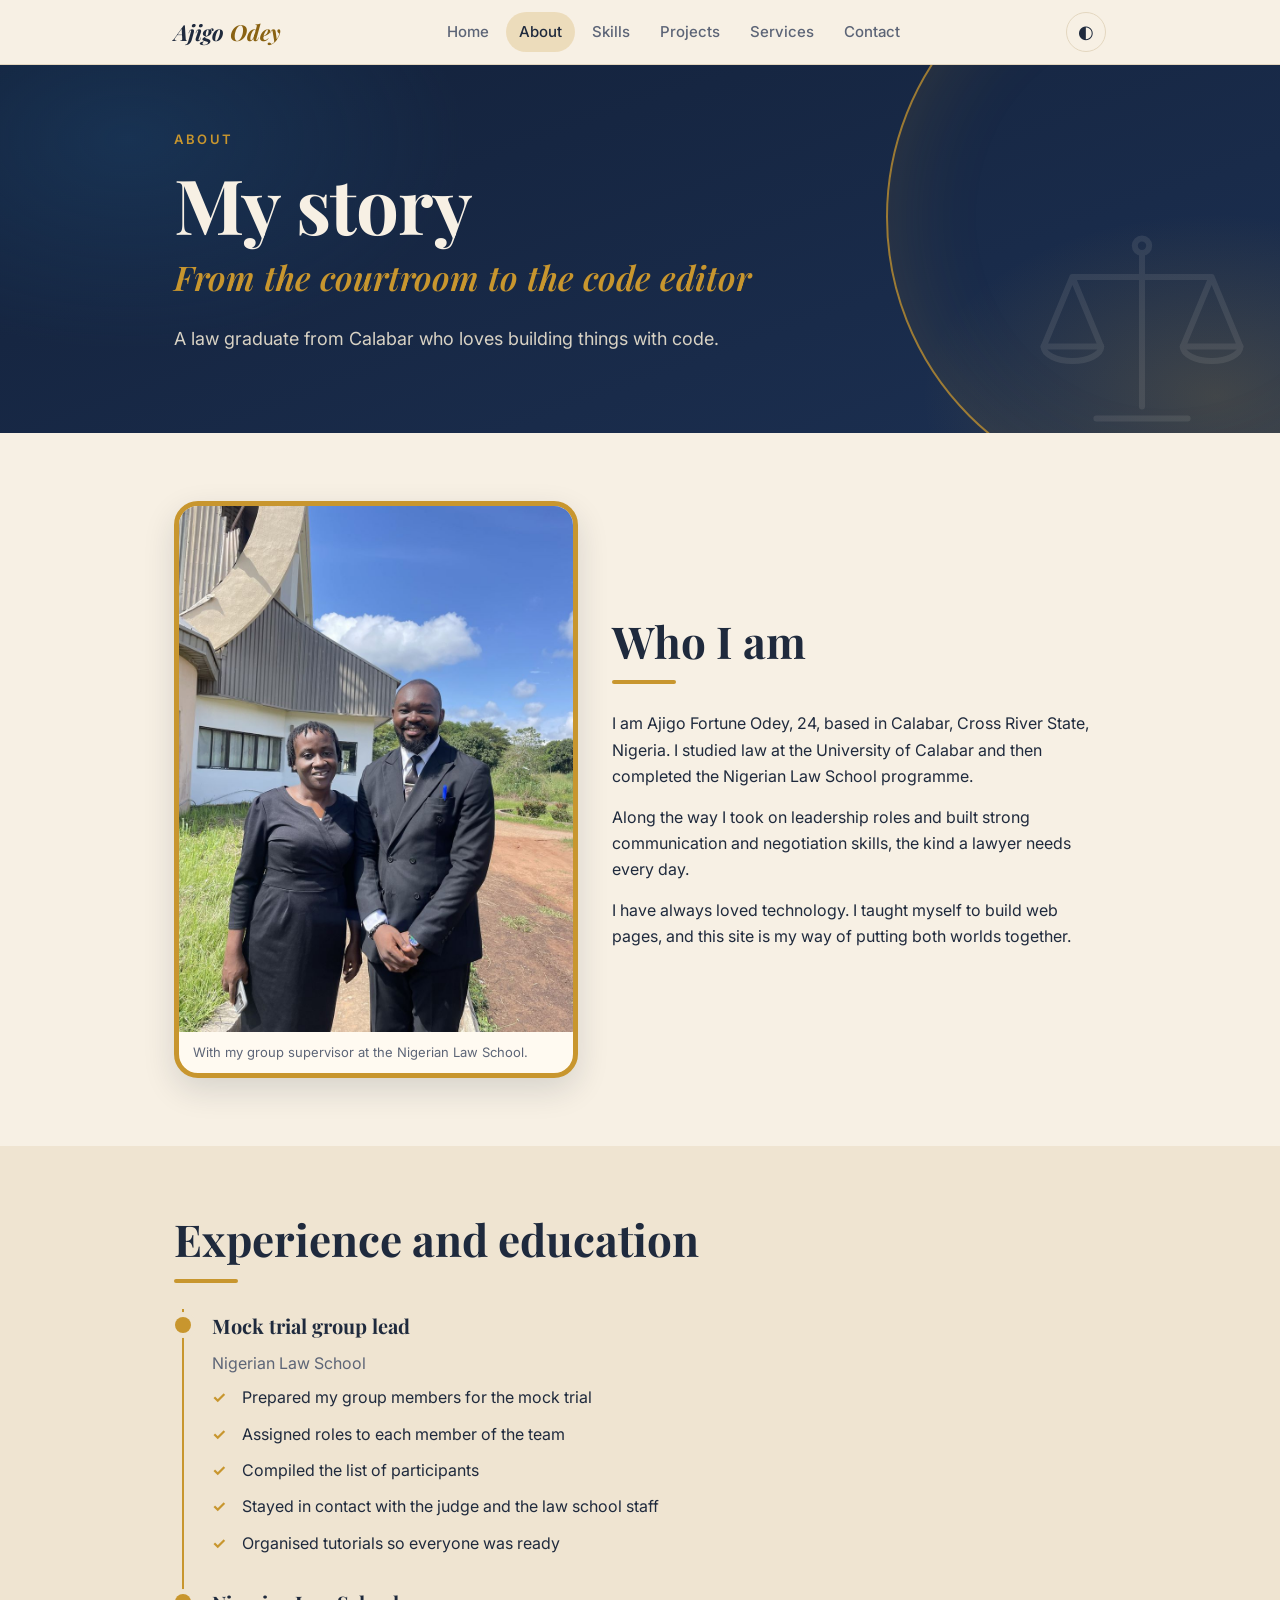
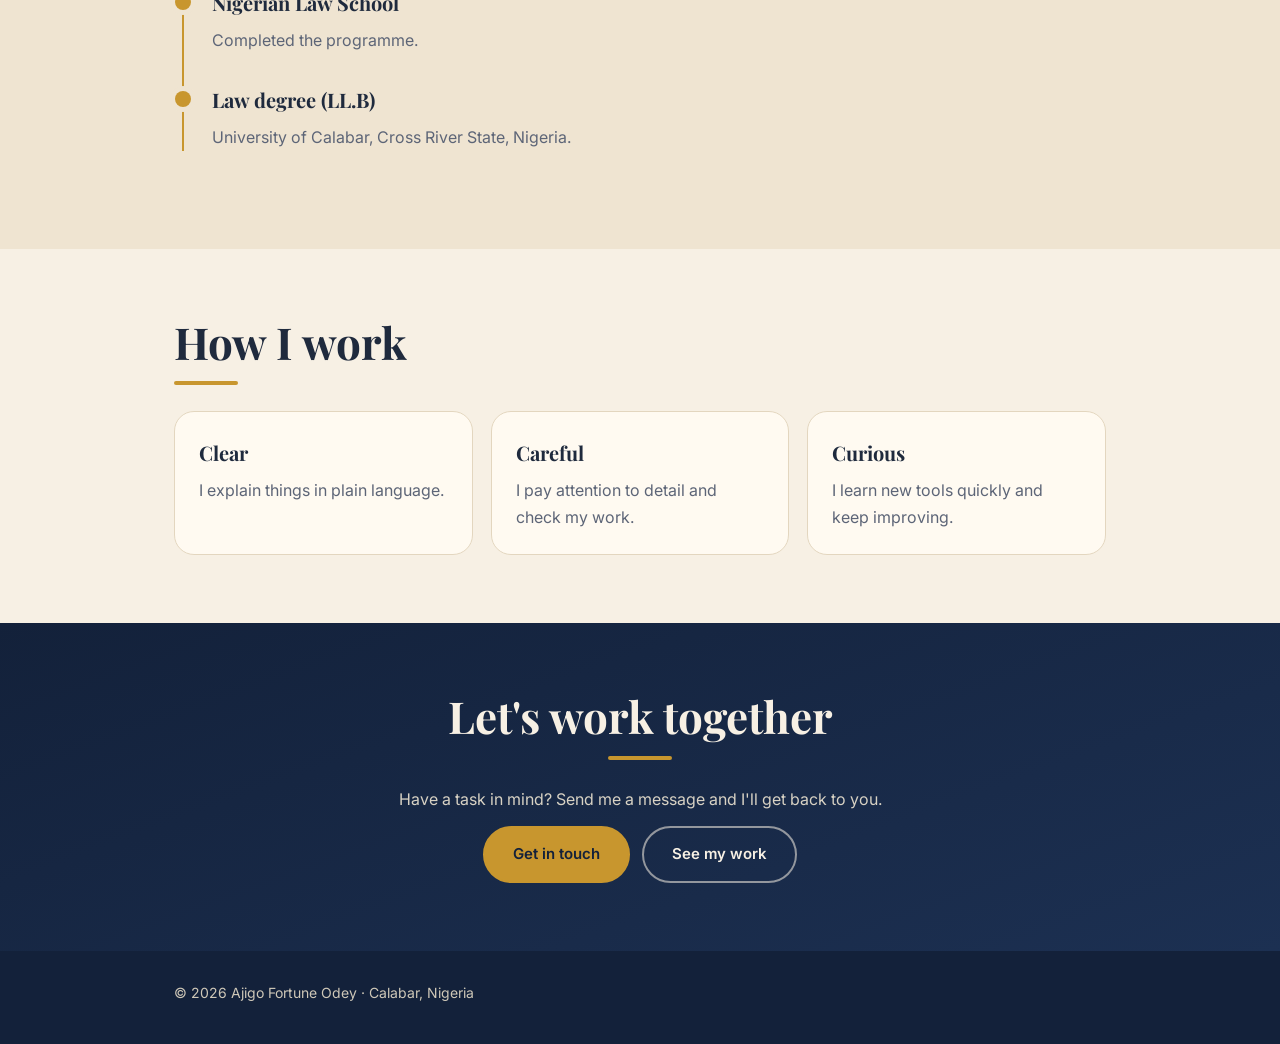
==== commit 3923dd70: "Add files via upload" ====
--- a/about.html
+++ b/about.html
@@ -38,10 +38,10 @@
   
 </div></div>
 <section class="band  reveal"><div class="wrap">
-<h2>Who I am</h2>
+<div class="feature"><figure class="frame" style="max-width:440px"><img src="supervisor.jpg" alt="Ajigo with his group supervisor outdoors" loading="lazy" width="900" height="1200"><figcaption>With my group supervisor at the Nigerian Law School.</figcaption></figure><div><h2>Who I am</h2>
 <p>I am Ajigo Fortune Odey, 24, based in Calabar, Cross River State, Nigeria. I studied law at the University of Calabar and then completed the Nigerian Law School programme.</p>
 <p>Along the way I took on leadership roles and built strong communication and negotiation skills, the kind a lawyer needs every day.</p>
-<p>I have always loved technology. I taught myself to build web pages, and this site is my way of putting both worlds together.</p>
+<p>I have always loved technology. I taught myself to build web pages, and this site is my way of putting both worlds together.</p></div></div>
 </div></section>
 <section class="band alt reveal"><div class="wrap">
 <h2>Experience and education</h2>
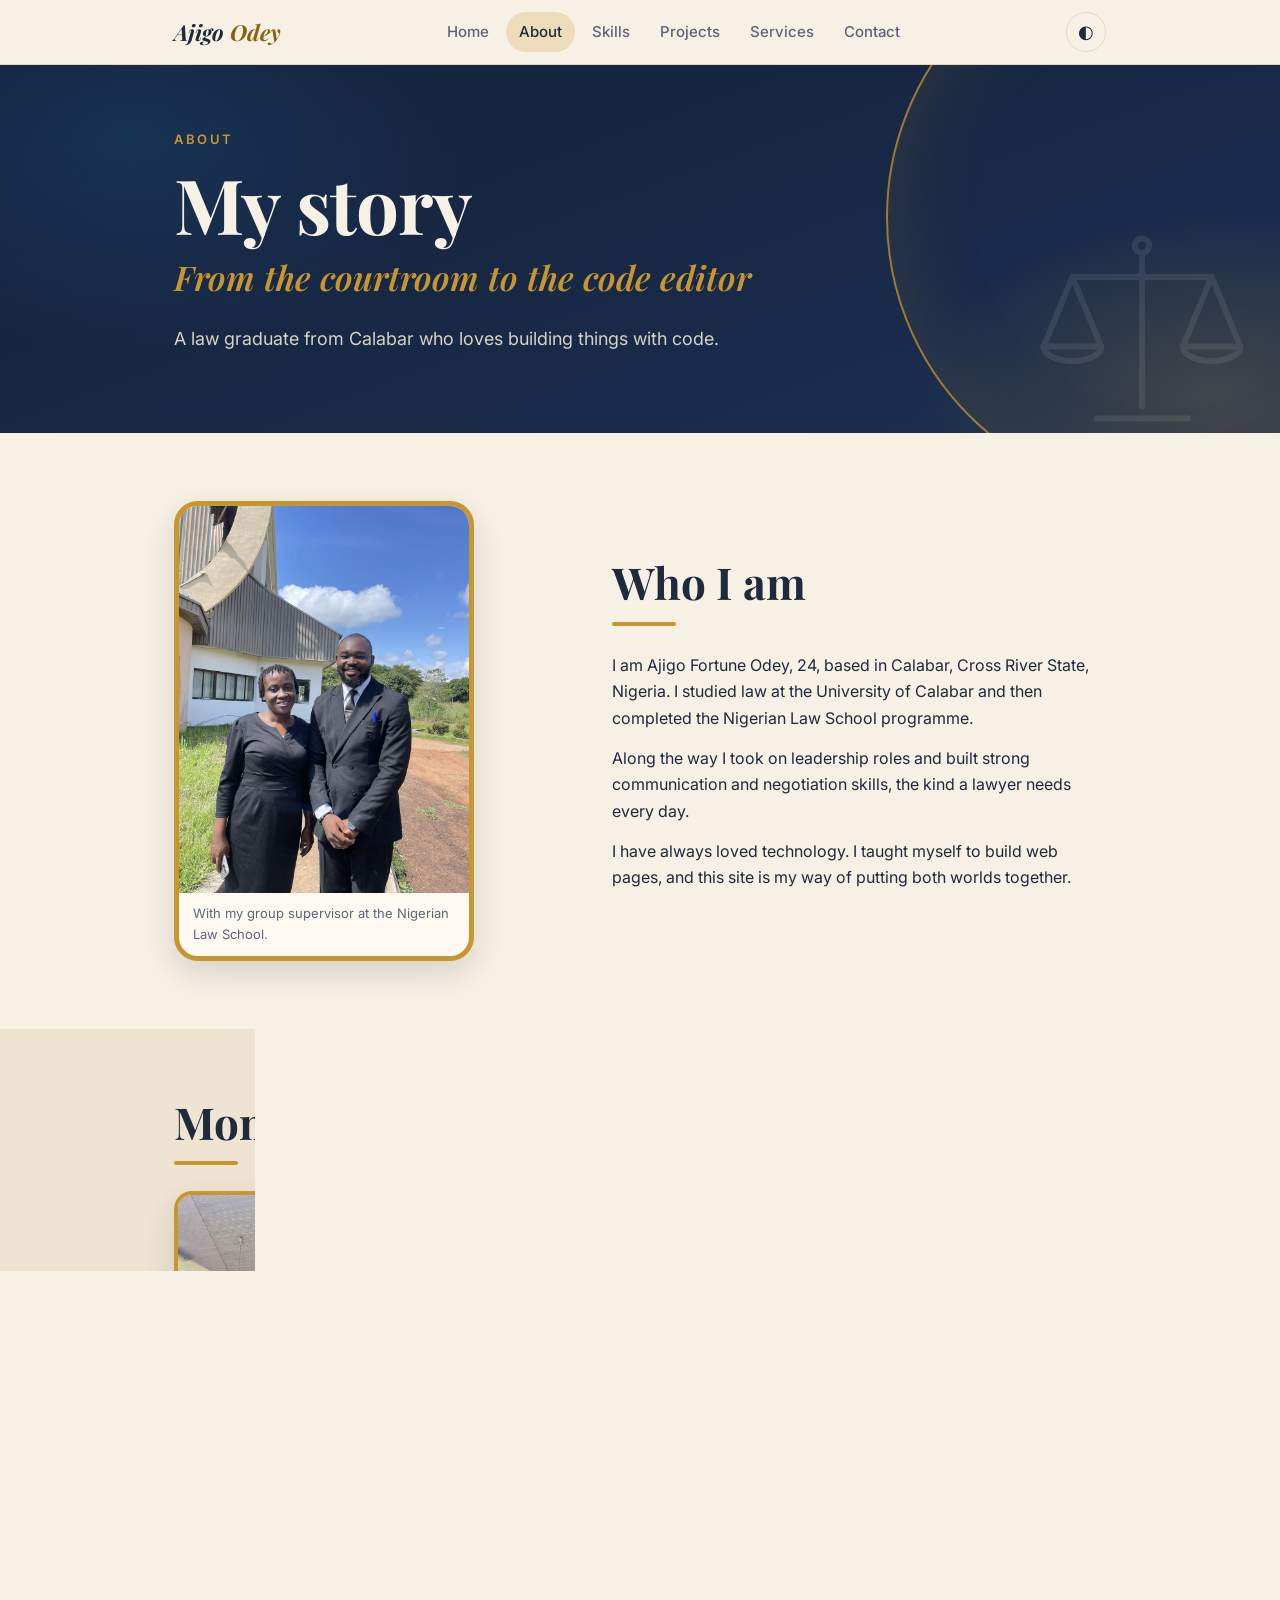
==== commit 0ff0be32: "Add files via upload" ====
--- a/about.html
+++ b/about.html
@@ -38,10 +38,16 @@
   
 </div></div>
 <section class="band  reveal"><div class="wrap">
-<div class="feature"><figure class="frame" style="max-width:440px"><img src="supervisor.jpg" alt="Ajigo with his group supervisor outdoors" loading="lazy" width="900" height="1200"><figcaption>With my group supervisor at the Nigerian Law School.</figcaption></figure><div><h2>Who I am</h2>
+<div class="feature"><figure class="frame" style="max-width:300px"><img src="supervisor.jpg" alt="Ajigo with his group supervisor outdoors" loading="lazy" width="900" height="1200"><figcaption>With my group supervisor at the Nigerian Law School.</figcaption></figure><div><h2>Who I am</h2>
 <p>I am Ajigo Fortune Odey, 24, based in Calabar, Cross River State, Nigeria. I studied law at the University of Calabar and then completed the Nigerian Law School programme.</p>
 <p>Along the way I took on leadership roles and built strong communication and negotiation skills, the kind a lawyer needs every day.</p>
 <p>I have always loved technology. I taught myself to build web pages, and this site is my way of putting both worlds together.</p></div></div>
+</div></section>
+<section class="band alt reveal"><div class="wrap">
+<h2>Moments</h2>
+<div class="moments">
+  <figure class="frame"><img src="mock-trial.jpg" alt="Ajigo with his mock trial group and the judge in a courtroom" loading="lazy" width="1000" height="1333"><figcaption>My group and the judge after our mock trial.</figcaption></figure>
+</div>
 </div></section>
 <section class="band alt reveal"><div class="wrap">
 <h2>Experience and education</h2>
--- a/style.css
+++ b/style.css
@@ -171,10 +171,10 @@
 .tags li:hover { background: var(--gold); color: #13213a; transform: translateY(-2px); }
 
 /* Marquee ticker */
-.marquee { overflow: hidden; white-space: nowrap; padding: 14px 0; background: var(--gold); color: #13213a; }
+.marquee { overflow: hidden; white-space: nowrap; padding: 7px 0; background: var(--gold); color: #13213a; }
 .track { display: inline-block; animation: scrollx 34s linear infinite; }
-.track span { font-size: 14px; font-weight: 600; letter-spacing: .14em; text-transform: uppercase; }
-.track span::after { content: "\2726"; margin: 0 26px; }
+.track span { font-size: 11px; font-weight: 600; letter-spacing: .1em; text-transform: uppercase; }
+.track span::after { content: "\2726"; margin: 0 16px; }
 @keyframes scrollx { to { transform: translateX(-50%); } }
 
 /* Stats */
@@ -256,3 +256,5 @@
   .reveal { opacity: 1; transform: none; }
   .track, .hero-band::before, body { animation: none !important; }
 }
+.moments { display: flex; gap: 16px; flex-wrap: wrap; }
+.moments .frame { max-width: 260px; border-width: 4px; border-radius: 18px; }
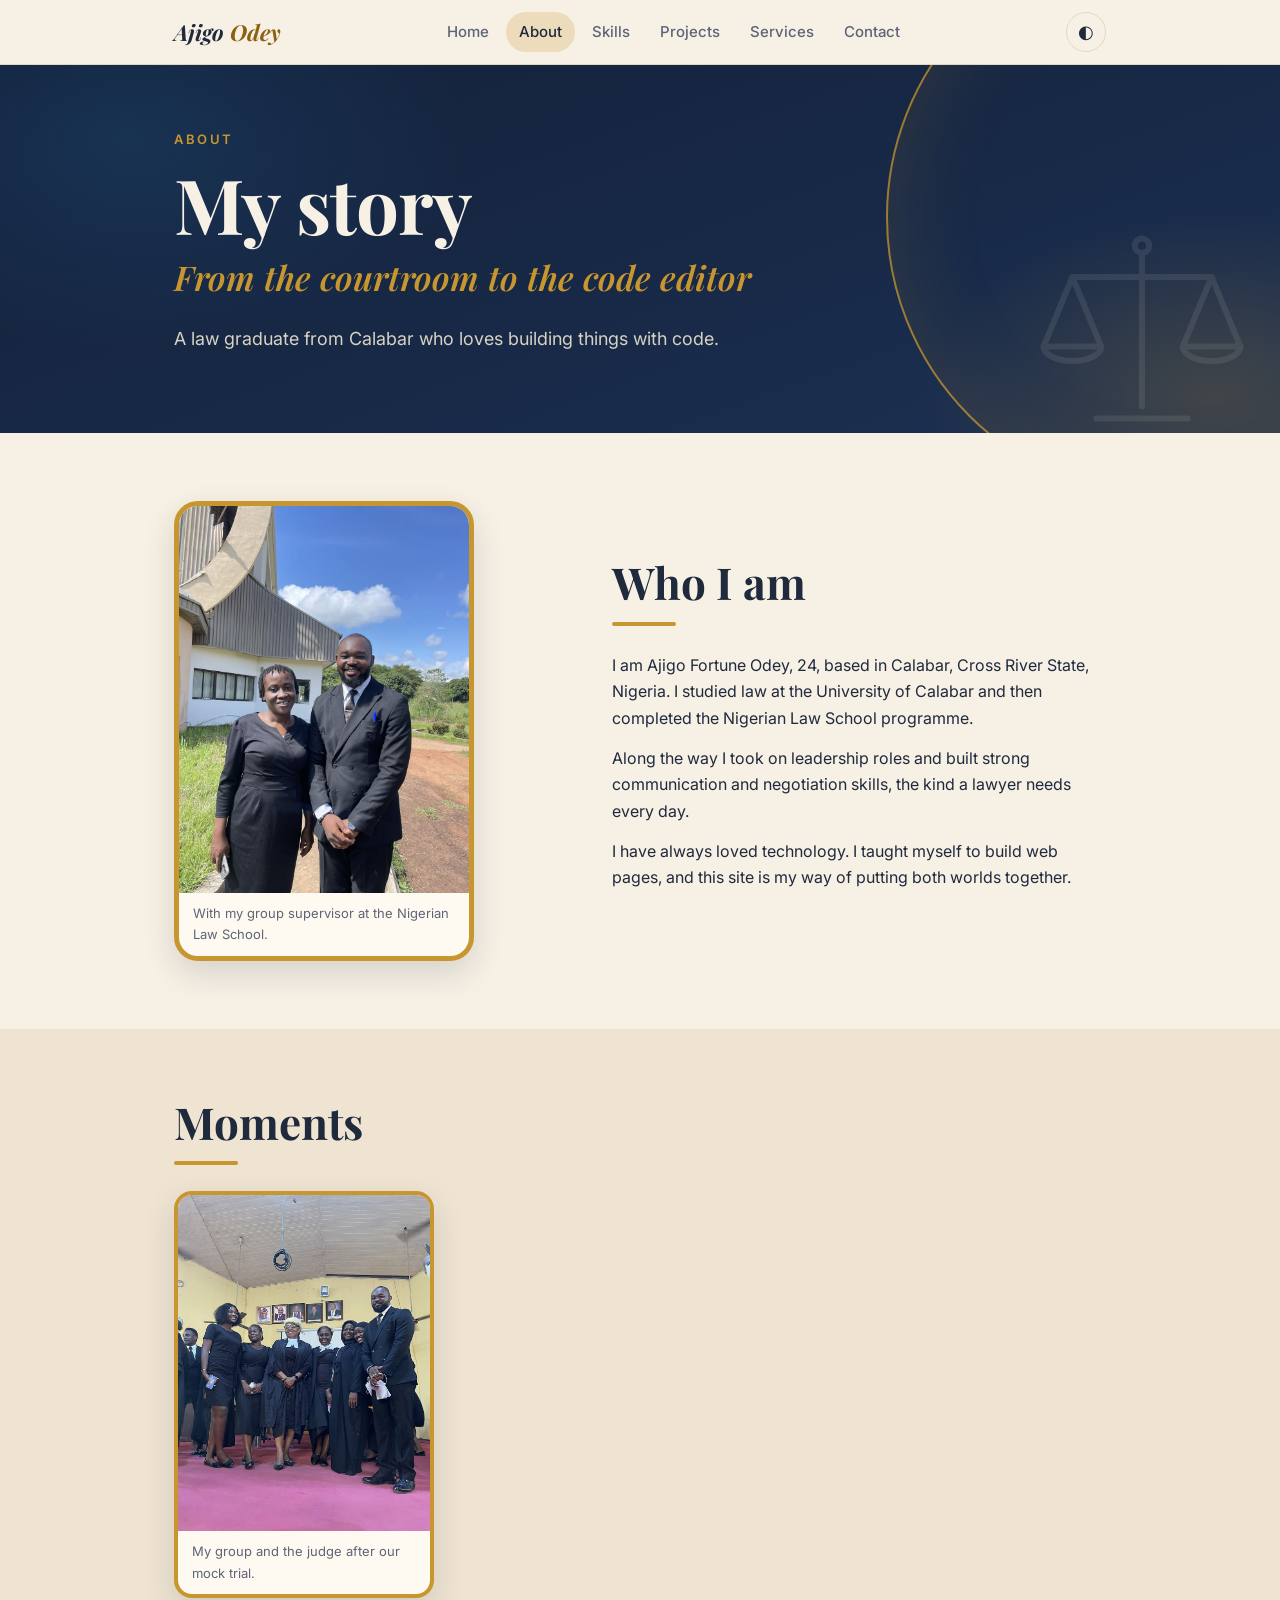
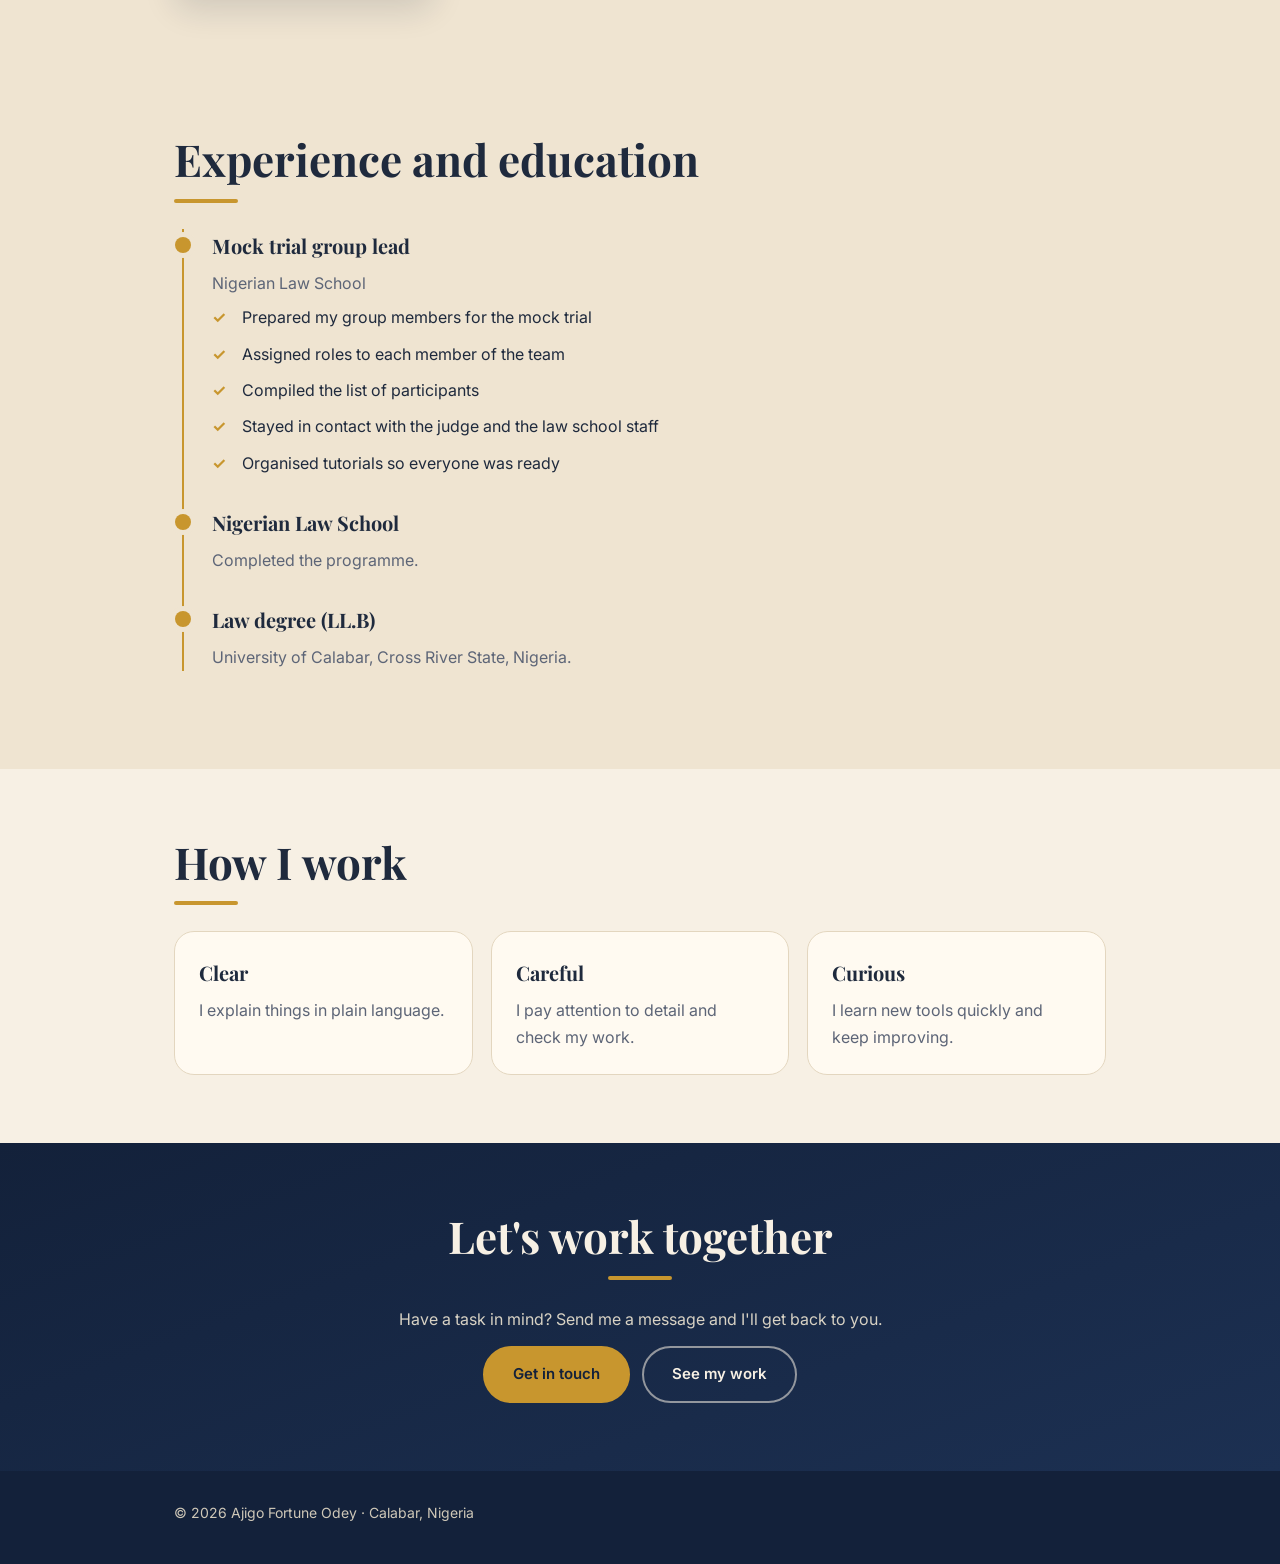
==== commit 790c9e5f: "Add files via upload" ====
--- a/about.html
+++ b/about.html
@@ -3,15 +3,28 @@
 <head>
 <meta charset="utf-8">
 <meta name="viewport" content="width=device-width, initial-scale=1">
-<title>About | Ajigo Fortune Odey</title>
+<title>About Ajigo Fortune Odey | Law Graduate in Calabar, Nigeria</title>
 <meta name="description" content="About Ajigo Fortune Odey, a law graduate from Calabar who builds websites.">
 <link rel="preconnect" href="https://fonts.googleapis.com">
 <link rel="preconnect" href="https://fonts.gstatic.com" crossorigin>
 <link href="https://fonts.googleapis.com/css2?family=Inter:wght@400;500;600&family=Playfair+Display:ital,wght@0,600;0,700;1,600;1,700&display=swap" rel="stylesheet">
+<meta name="robots" content="index, follow">
+<meta name="author" content="Ajigo Fortune Odey">
+<link rel="canonical" href="https://ajigofortune.github.io/about.html">
+<meta property="og:type" content="website">
+<meta property="og:site_name" content="Ajigo Fortune Odey">
+<meta property="og:title" content="About Ajigo Fortune Odey | Law Graduate in Calabar, Nigeria">
+<meta property="og:description" content="About Ajigo Fortune Odey, a law graduate from Calabar who builds websites.">
+<meta property="og:url" content="https://ajigofortune.github.io/about.html">
+<meta name="twitter:card" content="summary">
+<meta name="twitter:title" content="About Ajigo Fortune Odey | Law Graduate in Calabar, Nigeria">
+<meta name="twitter:description" content="About Ajigo Fortune Odey, a law graduate from Calabar who builds websites.">
 <link rel="stylesheet" href="style.css">
 <script>(function(){try{var t=localStorage.getItem("theme");if(!t){var h=new Date().getHours();t=(h>=6&&h<18)?"light":"dark";}document.documentElement.setAttribute("data-theme",t);}catch(e){}})();</script>
+<script>try{if(sessionStorage.getItem("seen"))document.documentElement.className+=" seen"}catch(e){}</script>
 </head>
 <body>
+<div id="loader" aria-hidden="true"><div class="ring"></div><span>AO</span></div>
 <div id="progress"></div>
 <header class="site-header">
   <div class="wrap nav-bar">
--- a/style.css
+++ b/style.css
@@ -258,3 +258,14 @@
 }
 .moments { display: flex; gap: 16px; flex-wrap: wrap; }
 .moments .frame { max-width: 260px; border-width: 4px; border-radius: 18px; }
+
+/* page loader (plays once per visit) */
+#loader{position:fixed;inset:0;z-index:9999;background:#13213a;display:grid;place-items:center;pointer-events:none;animation:ldOut .5s ease 1.1s forwards}
+.seen #loader{display:none}
+#loader .ring{grid-area:1/1;width:86px;height:86px;border-radius:50%;border:3px solid rgba(224,174,74,.22);border-top-color:#e0ae4a;animation:ldSpin .9s linear infinite}
+#loader span{grid-area:1/1;font:700 22px Georgia,"Playfair Display",serif;color:#e0ae4a;letter-spacing:.06em;animation:ldPulse 1.1s ease-in-out infinite}
+@keyframes ldSpin{to{transform:rotate(360deg)}}
+@keyframes ldPulse{50%{opacity:.55}}
+@keyframes ldOut{to{opacity:0;visibility:hidden}}
+@media (prefers-reduced-motion:reduce){#loader{display:none}}
+.t-app { background: linear-gradient(135deg, #13213a, #c98f2a); }
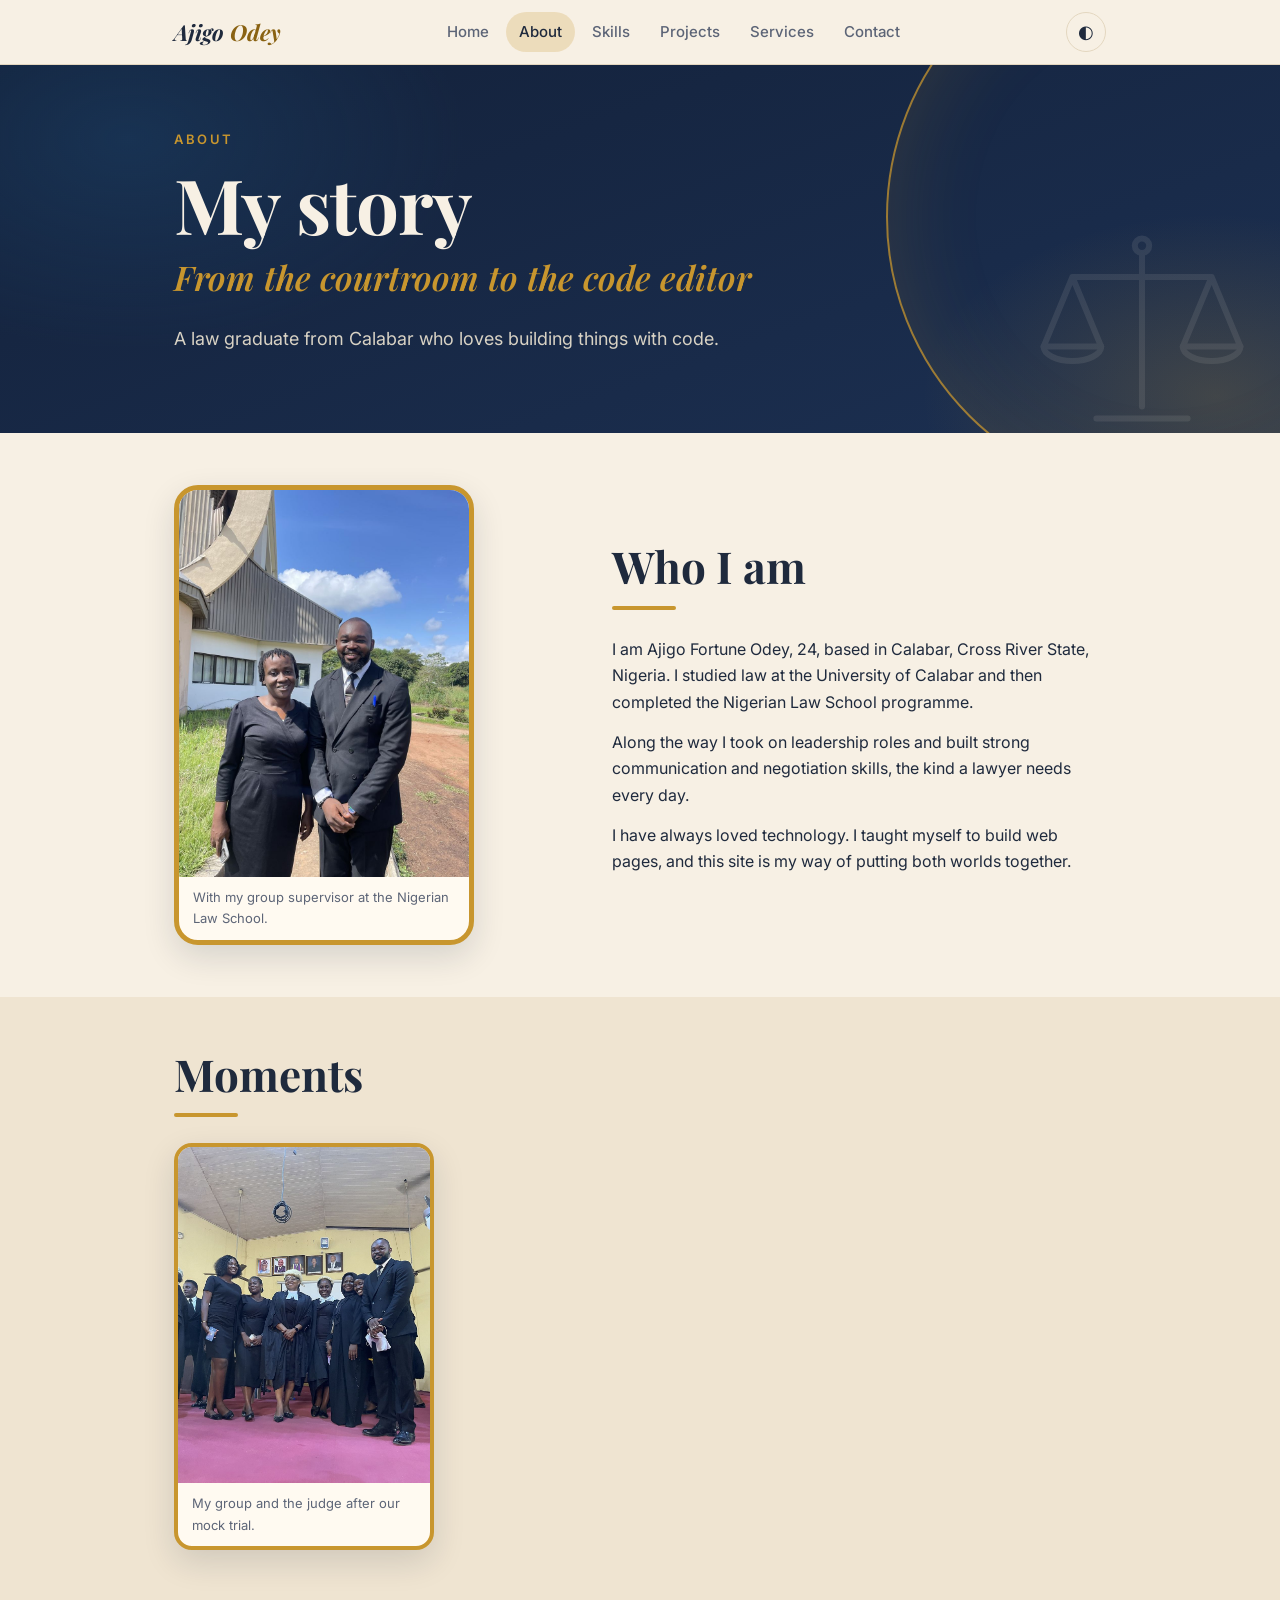
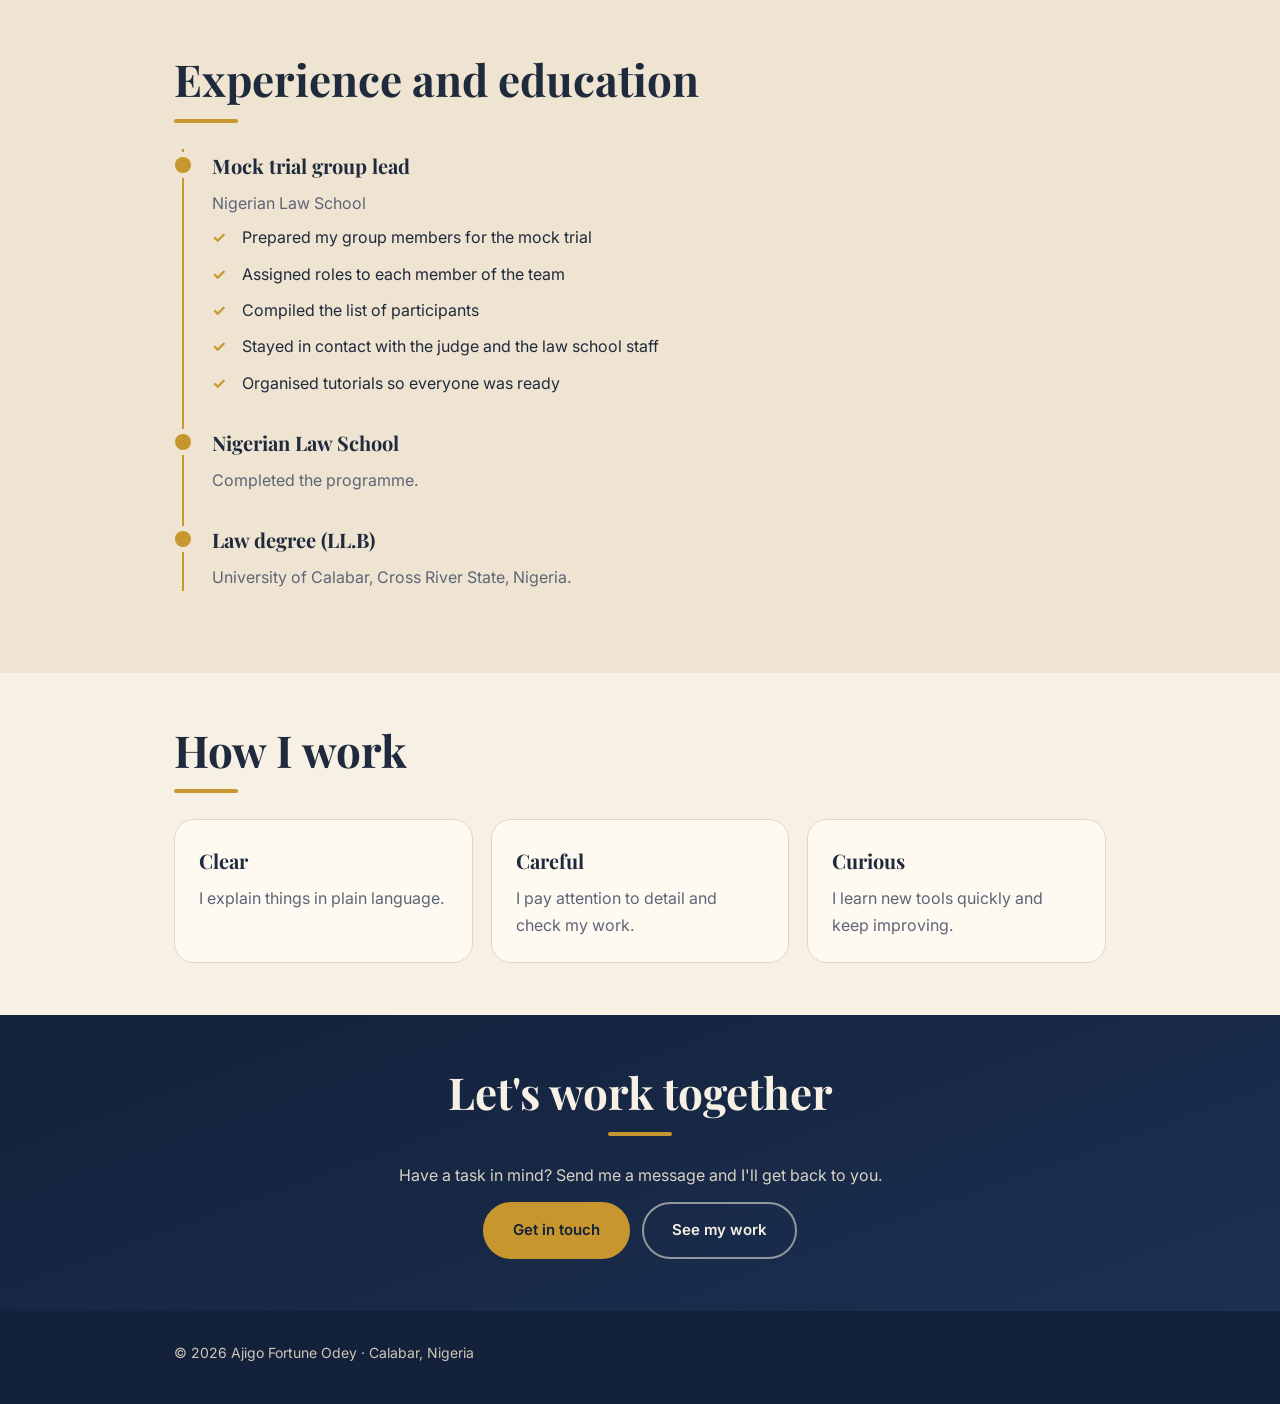
==== commit dde5b1e8: "Add files via upload" ====
--- a/about.html
+++ b/about.html
@@ -8,6 +8,7 @@
 <link rel="preconnect" href="https://fonts.googleapis.com">
 <link rel="preconnect" href="https://fonts.gstatic.com" crossorigin>
 <link href="https://fonts.googleapis.com/css2?family=Inter:wght@400;500;600&family=Playfair+Display:ital,wght@0,600;0,700;1,600;1,700&display=swap" rel="stylesheet">
+<meta name="google-site-verification" content="YgMVKE3kGtt9CGAGAoj43GXKunGdQOUd8tYWtHK_9ls" />
 <meta name="robots" content="index, follow">
 <meta name="author" content="Ajigo Fortune Odey">
 <link rel="canonical" href="https://ajigofortune.github.io/about.html">
@@ -19,7 +20,7 @@
 <meta name="twitter:card" content="summary">
 <meta name="twitter:title" content="About Ajigo Fortune Odey | Law Graduate in Calabar, Nigeria">
 <meta name="twitter:description" content="About Ajigo Fortune Odey, a law graduate from Calabar who builds websites.">
-<link rel="stylesheet" href="style.css">
+<link rel="stylesheet" href="style.css?v=5">
 <script>(function(){try{var t=localStorage.getItem("theme");if(!t){var h=new Date().getHours();t=(h>=6&&h<18)?"light":"dark";}document.documentElement.setAttribute("data-theme",t);}catch(e){}})();</script>
 <script>try{if(sessionStorage.getItem("seen"))document.documentElement.className+=" seen"}catch(e){}</script>
 </head>
--- a/style.css
+++ b/style.css
@@ -85,7 +85,7 @@
 }
 
 /* Bands */
-.band { padding: 68px 0; }
+.band { padding: 52px 0; }
 .band.alt { background: var(--bg2); }
 .band.dark { background: linear-gradient(160deg, var(--navy), var(--navy2)); color: #f7f0e4; }
 .band.dark p { color: #d8d2c4; }
@@ -115,7 +115,7 @@
   position: absolute; z-index: -1; right: 18px; bottom: -24px; width: 240px; height: 240px;
   color: #f7f0e4; opacity: .09; filter: blur(.6px); pointer-events: none;
 }
-.hero { padding-top: 84px; padding-bottom: 72px; }
+.hero { padding-top: 76px; padding-bottom: 48px; }
 .hero.small { padding-top: 64px; padding-bottom: 52px; }
 .eyebrow { font-size: 13px; letter-spacing: .2em; text-transform: uppercase; font-weight: 600; color: var(--gold); margin: 0 0 14px; }
 .hero h1 { font-size: clamp(42px, 10vw, 76px); line-height: 1.04; margin: 0 0 6px; color: #f7f0e4; letter-spacing: -.01em; }
@@ -171,10 +171,10 @@
 .tags li:hover { background: var(--gold); color: #13213a; transform: translateY(-2px); }
 
 /* Marquee ticker */
-.marquee { overflow: hidden; white-space: nowrap; padding: 7px 0; background: var(--gold); color: #13213a; }
+.marquee { overflow: hidden; white-space: nowrap; padding: 4px 0; line-height: 1.2; background: var(--gold); color: #13213a; }
 .track { display: inline-block; animation: scrollx 34s linear infinite; }
-.track span { font-size: 11px; font-weight: 600; letter-spacing: .1em; text-transform: uppercase; }
-.track span::after { content: "\2726"; margin: 0 16px; }
+.track span { font-size: 10px; line-height: 1.2; font-weight: 600; letter-spacing: .1em; text-transform: uppercase; }
+.track span::after { content: "\2726"; margin: 0 14px; font-size: 8px; }
 @keyframes scrollx { to { transform: translateX(-50%); } }
 
 /* Stats */
@@ -269,3 +269,4 @@
 @keyframes ldOut{to{opacity:0;visibility:hidden}}
 @media (prefers-reduced-motion:reduce){#loader{display:none}}
 .t-app { background: linear-gradient(135deg, #13213a, #c98f2a); }
+.stat span { display: block; line-height: 1.35; margin-top: 4px; }
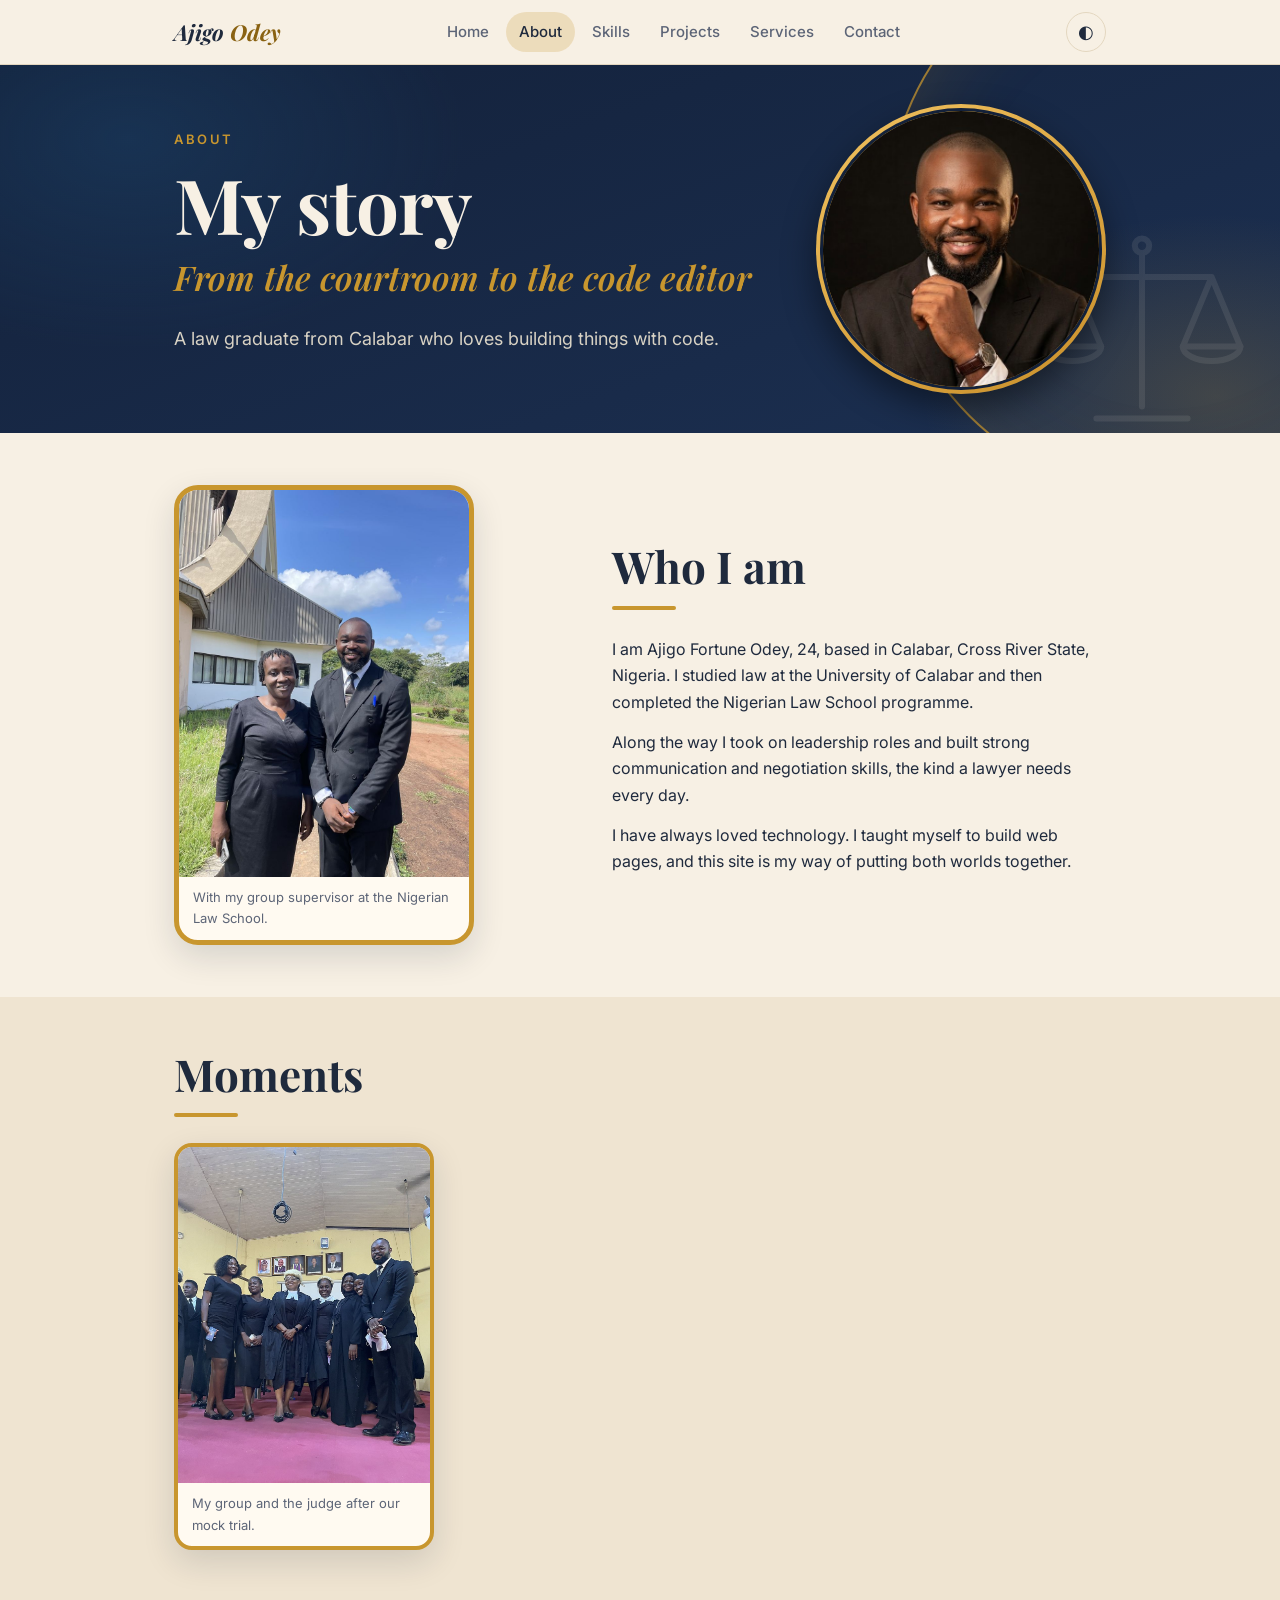
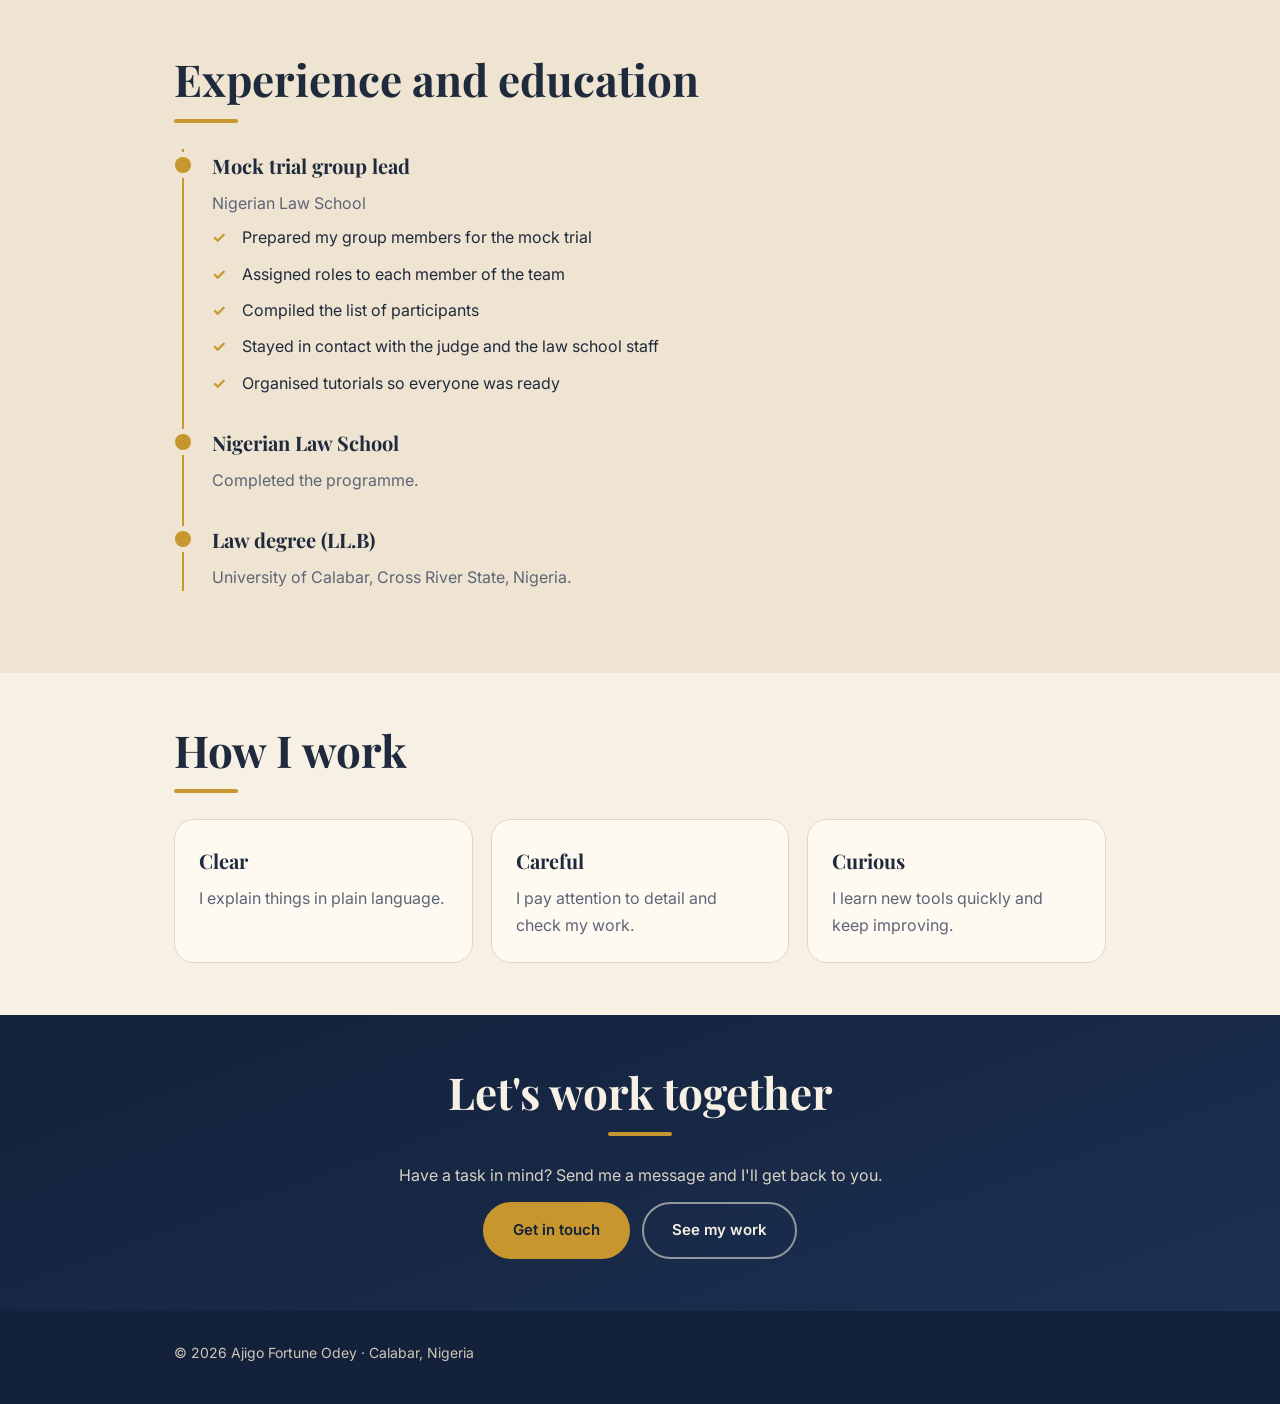
==== commit 6e53fc3c: "Add files via upload" ====
--- a/about.html
+++ b/about.html
@@ -17,7 +17,9 @@
 <meta property="og:title" content="About Ajigo Fortune Odey | Law Graduate in Calabar, Nigeria">
 <meta property="og:description" content="About Ajigo Fortune Odey, a law graduate from Calabar who builds websites.">
 <meta property="og:url" content="https://ajigofortune.github.io/about.html">
+<meta property="og:image" content="https://ajigofortune.github.io/portrait.jpg">
 <meta name="twitter:card" content="summary">
+<meta name="twitter:image" content="https://ajigofortune.github.io/portrait.jpg">
 <meta name="twitter:title" content="About Ajigo Fortune Odey | Law Graduate in Calabar, Nigeria">
 <meta name="twitter:description" content="About Ajigo Fortune Odey, a law graduate from Calabar who builds websites.">
 <link rel="stylesheet" href="style.css?v=5">
@@ -44,7 +46,8 @@
     </div>
   </div>
 </header>
-<div class="hero-band"><svg class="deco" viewBox="0 0 200 200" aria-hidden="true" fill="none" stroke="currentColor" stroke-width="5" stroke-linecap="round" stroke-linejoin="round"><circle cx="100" cy="24" r="6"/><path d="M100 30v128M62 168h76M42 50h116M42 50l-24 58h48zM158 50l-24 58h48z"/><path d="M18 108a24 12 0 0 0 48 0M134 108a24 12 0 0 0 48 0"/></svg><div class="wrap hero small">
+<div class="hero-band"><svg class="deco" viewBox="0 0 200 200" aria-hidden="true" fill="none" stroke="currentColor" stroke-width="5" stroke-linecap="round" stroke-linejoin="round"><circle cx="100" cy="24" r="6"/><path d="M100 30v128M62 168h76M42 50h116M42 50l-24 58h48zM158 50l-24 58h48z"/><path d="M18 108a24 12 0 0 0 48 0M134 108a24 12 0 0 0 48 0"/></svg><div class="wrap hero small has-me">
+  <div class="me"><img src="portrait.jpg" alt="Portrait of Ajigo Fortune Odey" width="600" height="800"></div>
   <p class="eyebrow">About</p>
   <h1>My story</h1>
   <p class="subtitle">From the courtroom to the code editor</p>
--- a/style.css
+++ b/style.css
@@ -270,3 +270,13 @@
 @media (prefers-reduced-motion:reduce){#loader{display:none}}
 .t-app { background: linear-gradient(135deg, #13213a, #c98f2a); }
 .stat span { display: block; line-height: 1.35; margin-top: 4px; }
+
+/* personal portrait */
+.wrap.hero { position: relative; }
+.me { width: 132px; height: 132px; border-radius: 50%; padding: 4px; margin: 0 0 22px; background: linear-gradient(145deg, #f0c15f, #c98f2a); box-shadow: 0 14px 34px rgba(0,0,0,.45); animation: mePop .8s cubic-bezier(.2,.8,.2,1) both; }
+.me img { display: block; width: 100%; height: 100%; border-radius: 50%; object-fit: cover; object-position: 50% 16%; border: 3px solid #13213a; }
+@keyframes mePop { from { opacity: 0; transform: scale(.85); } to { opacity: 1; transform: none; } }
+@media (min-width: 820px) {
+  .hero.has-me { padding-right: 360px; }
+  .hero.has-me .me { position: absolute; right: 24px; top: 50%; margin: 0; width: 290px; height: 290px; transform: translateY(-50%); animation: none; }
+}
